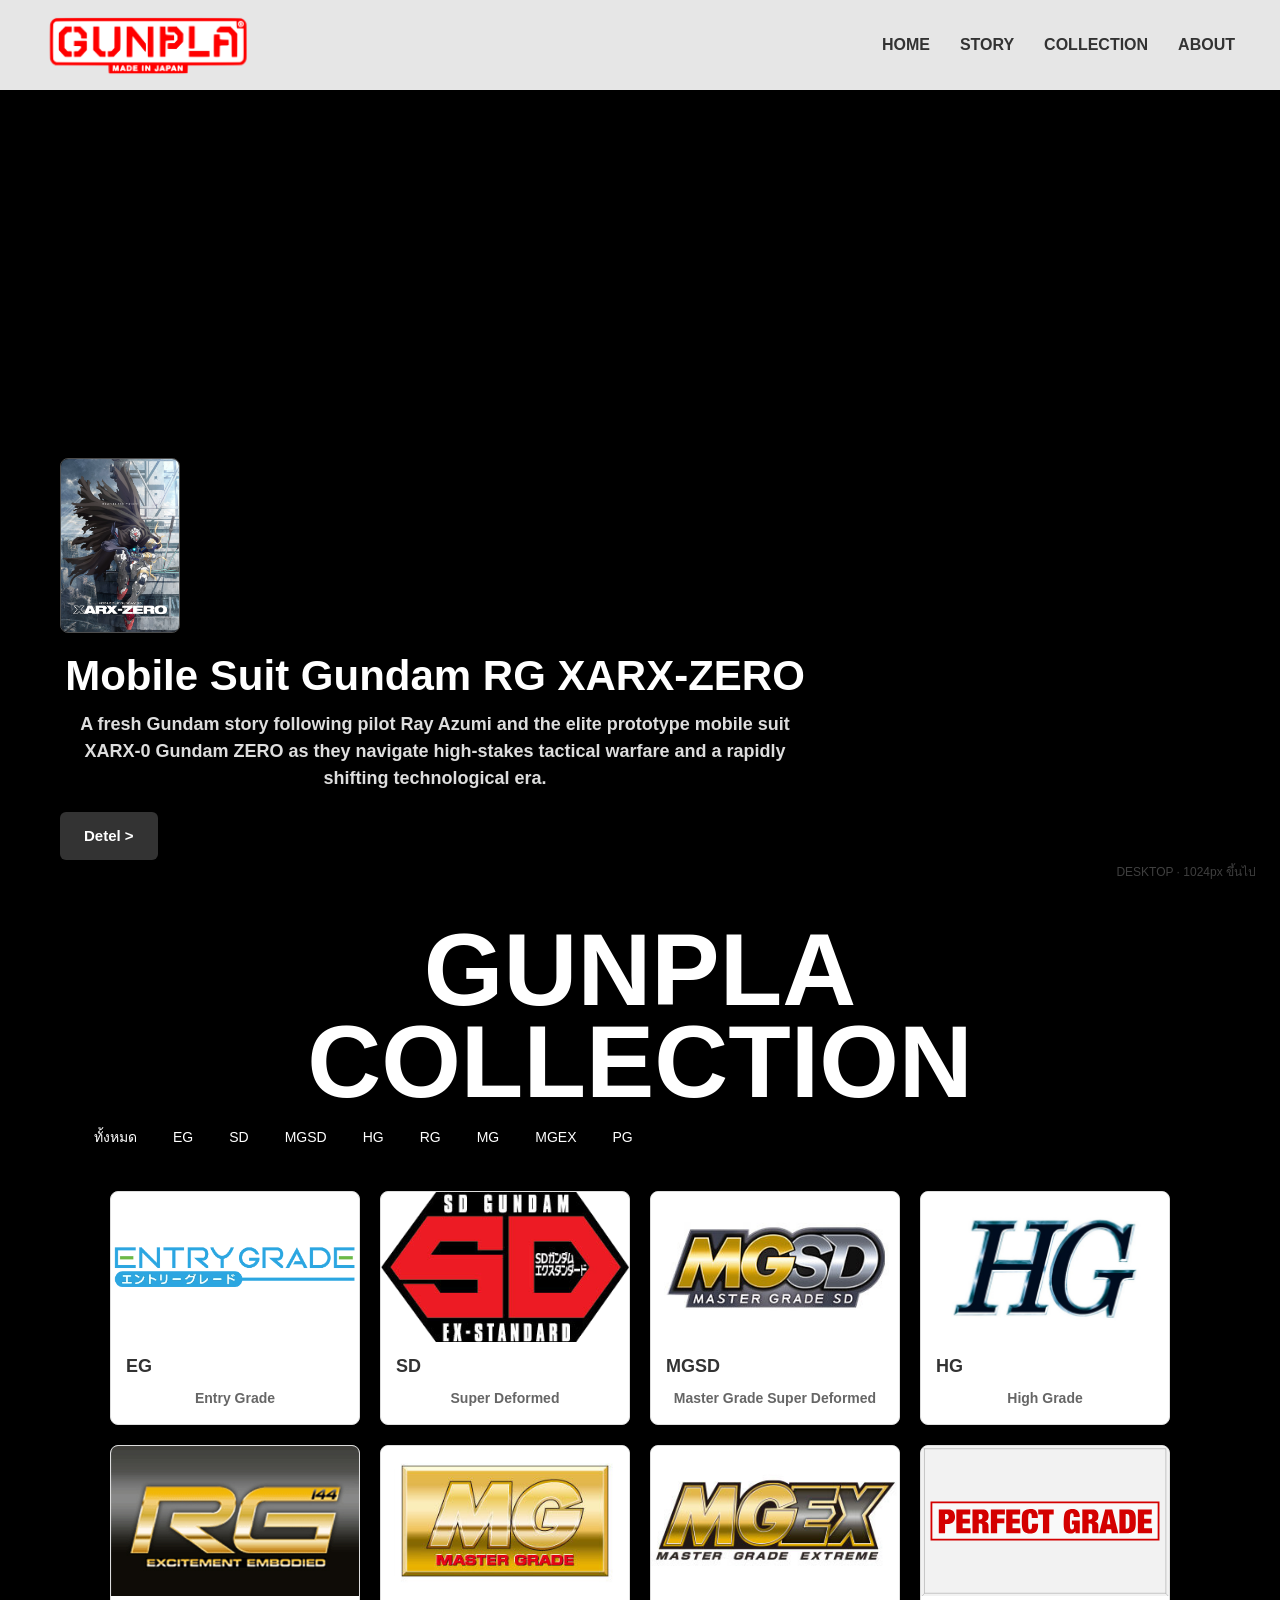
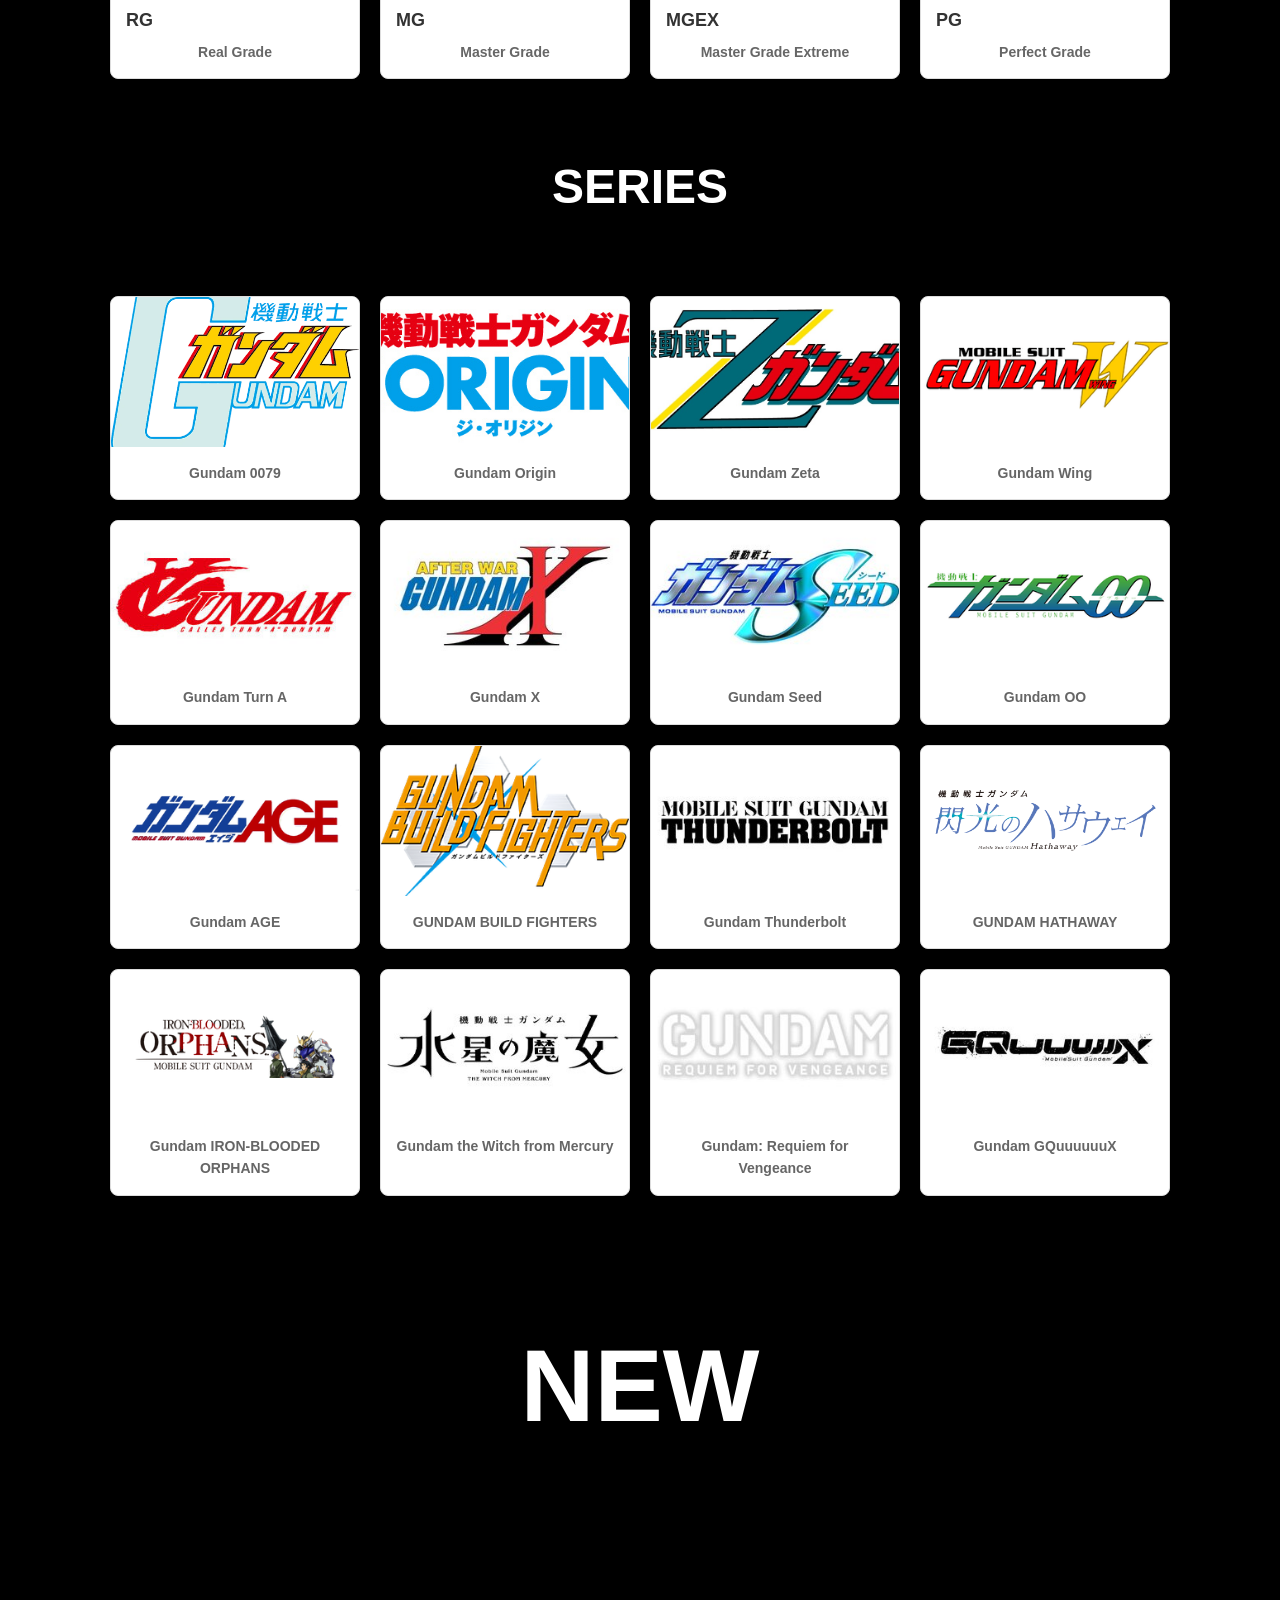
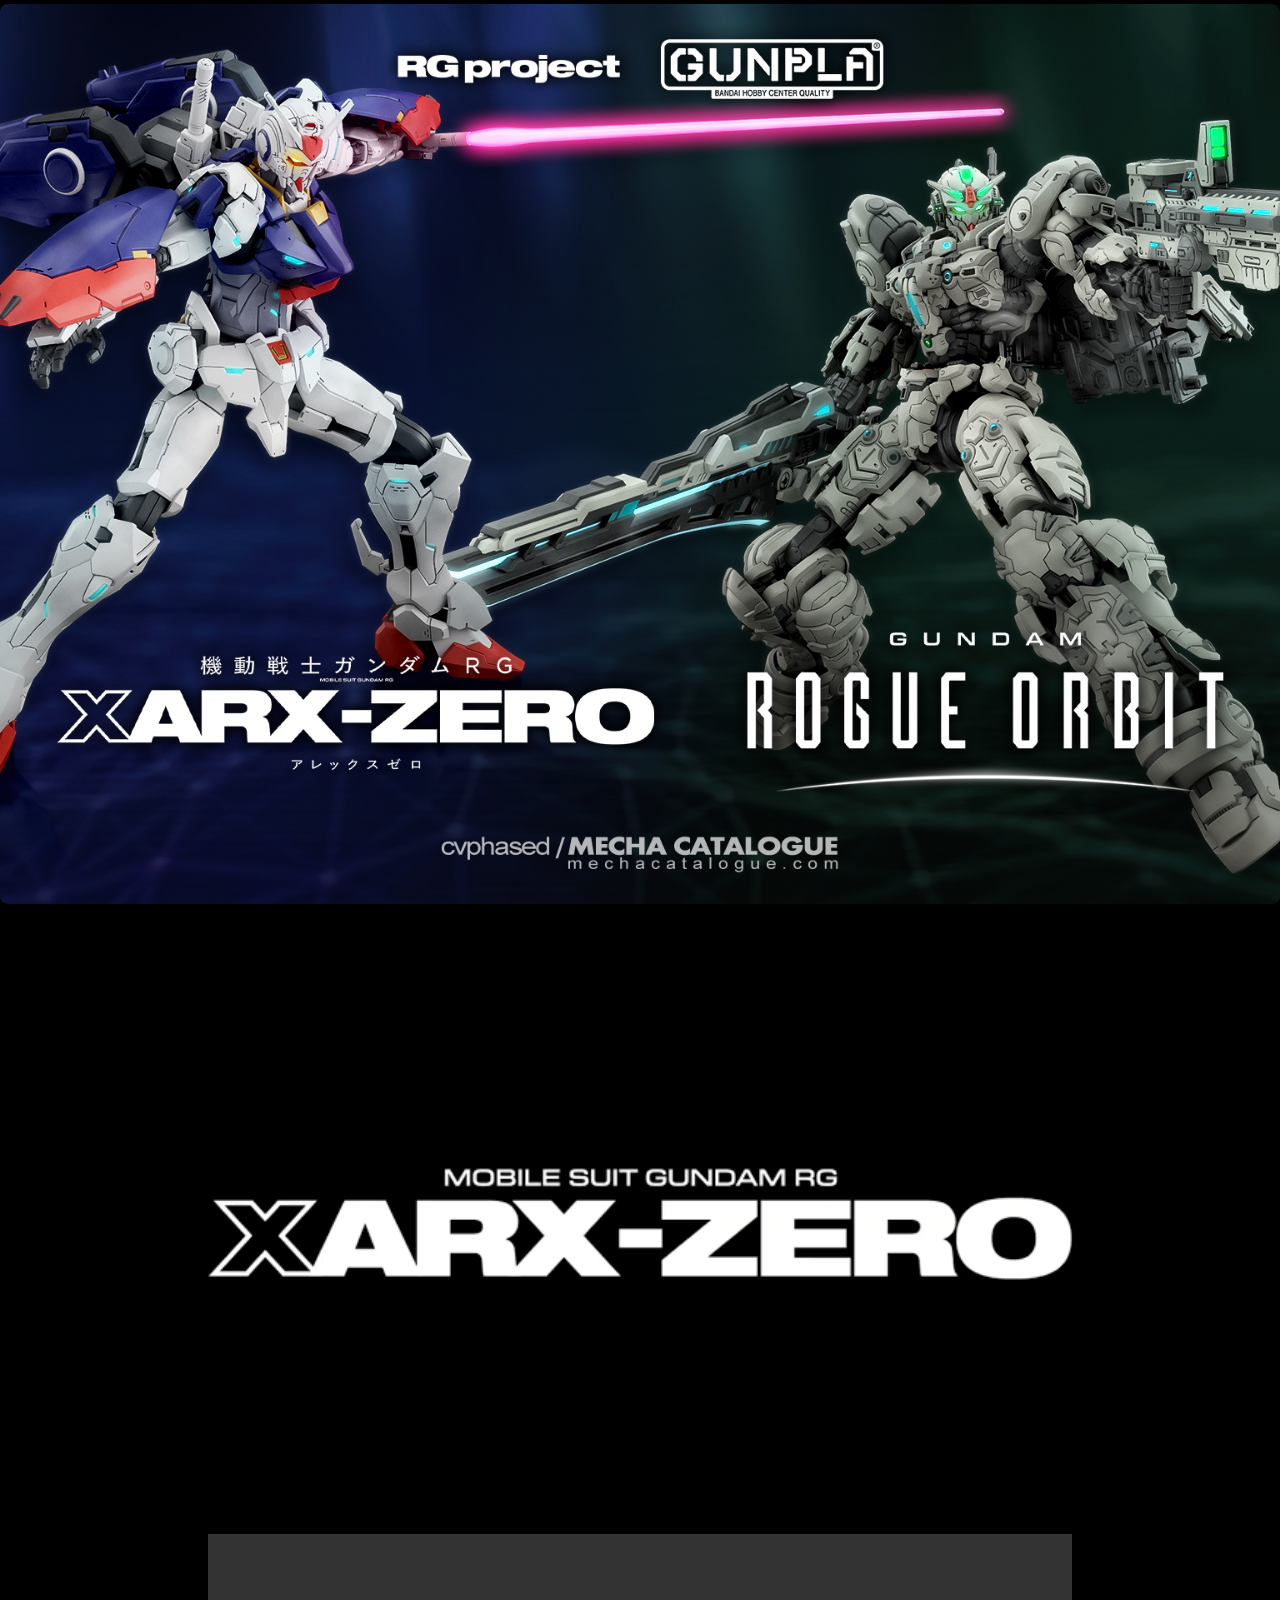
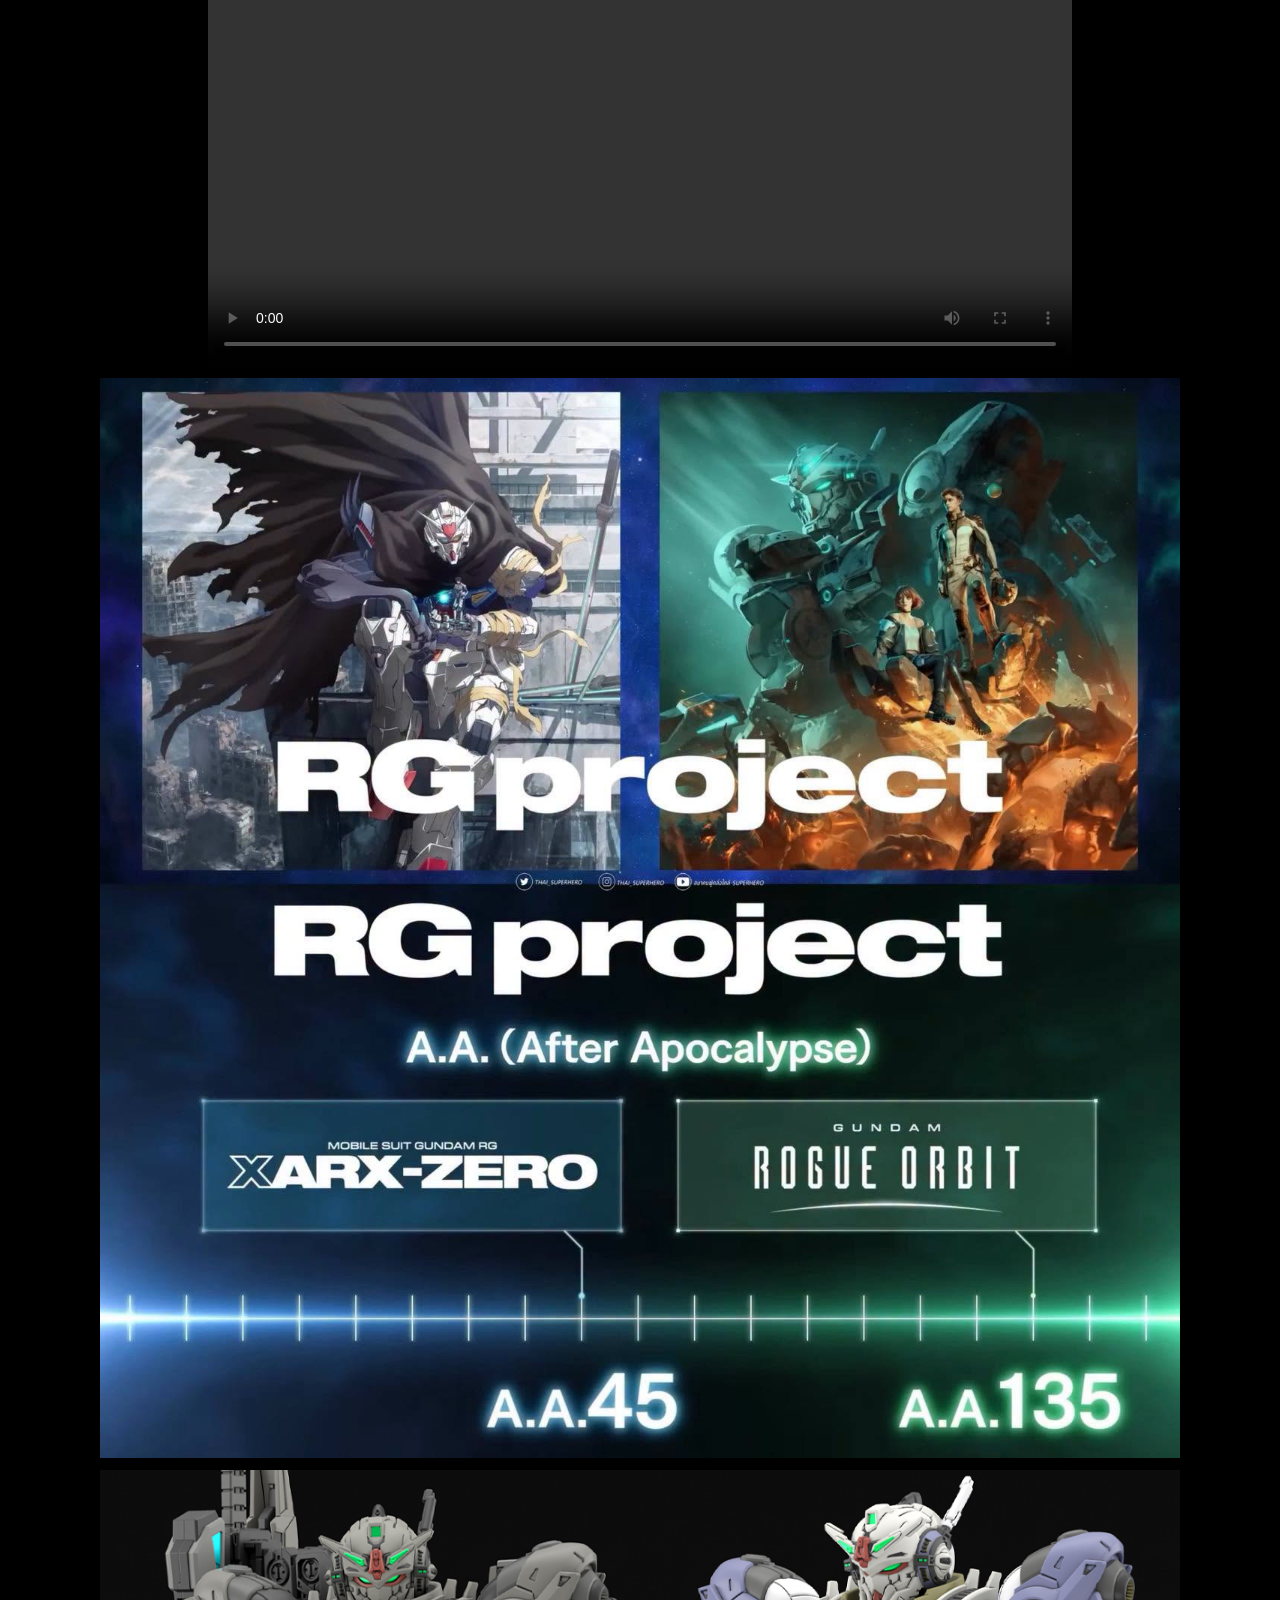
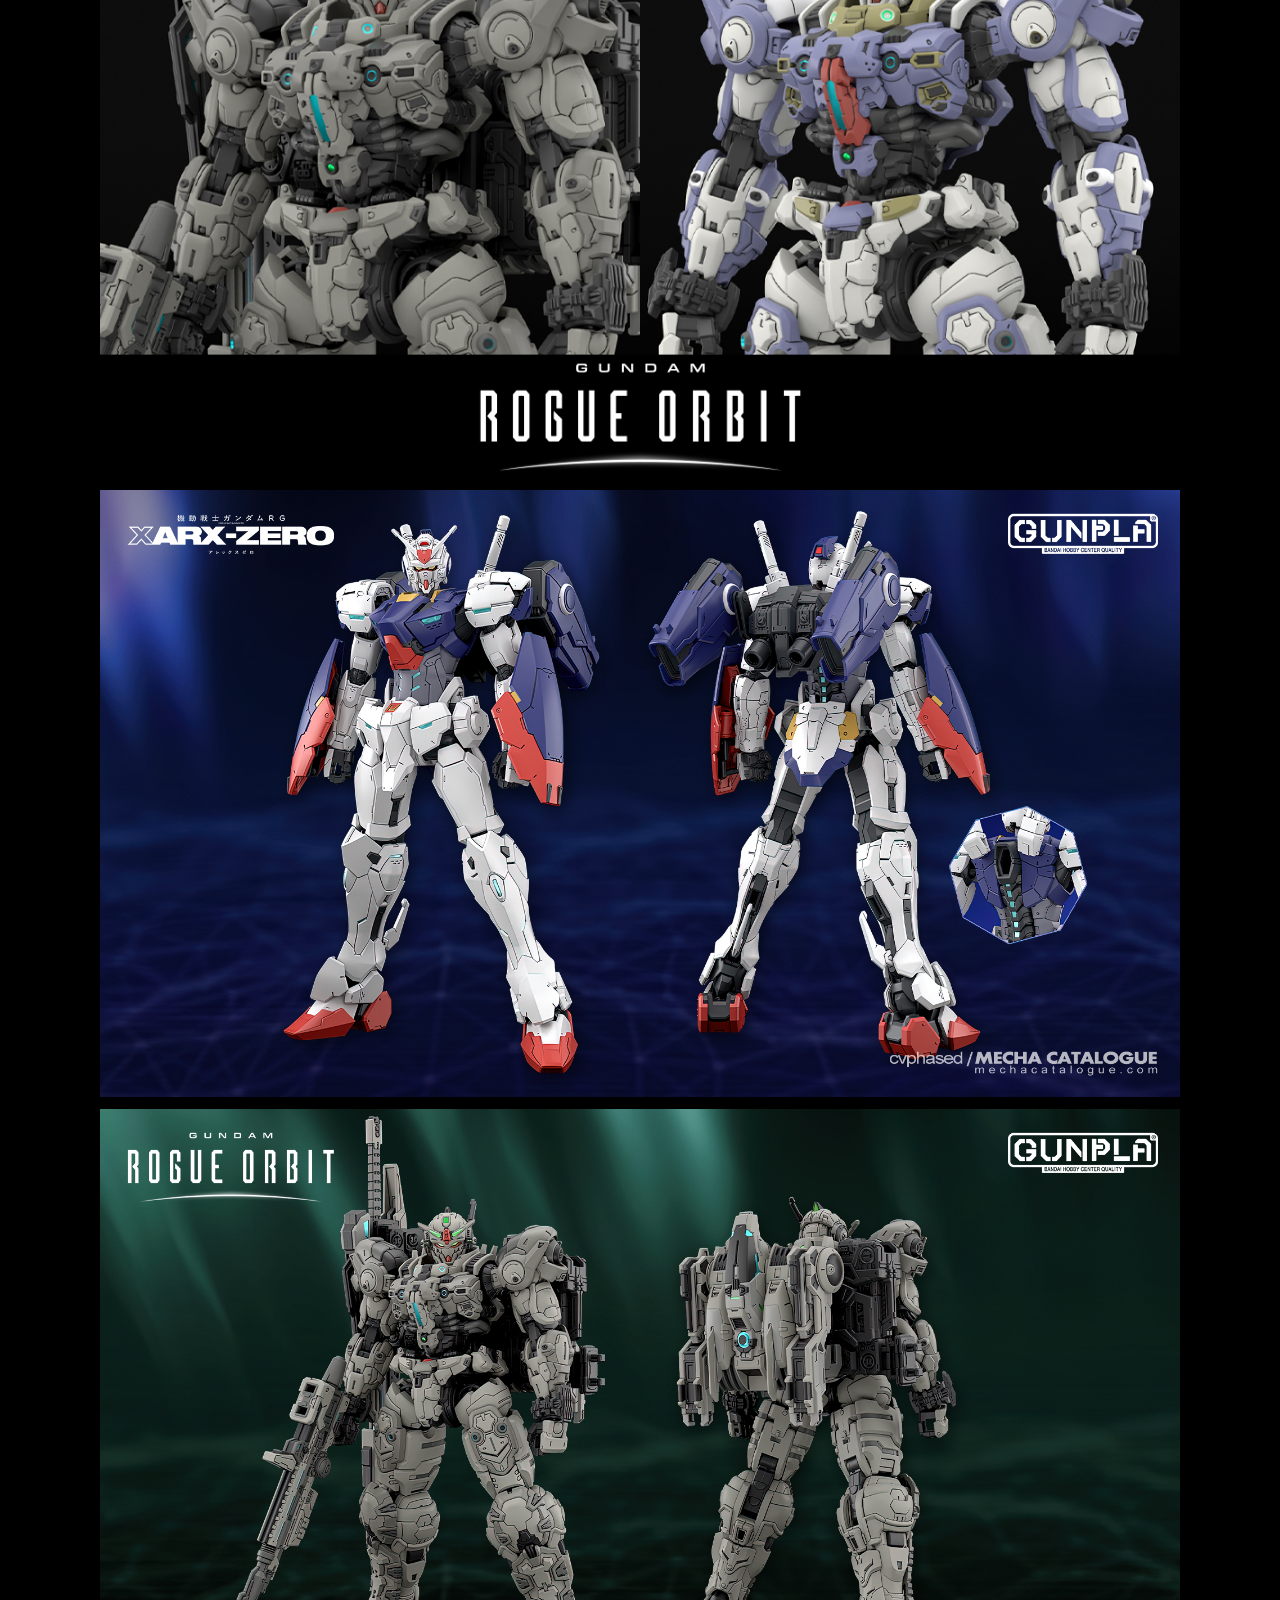
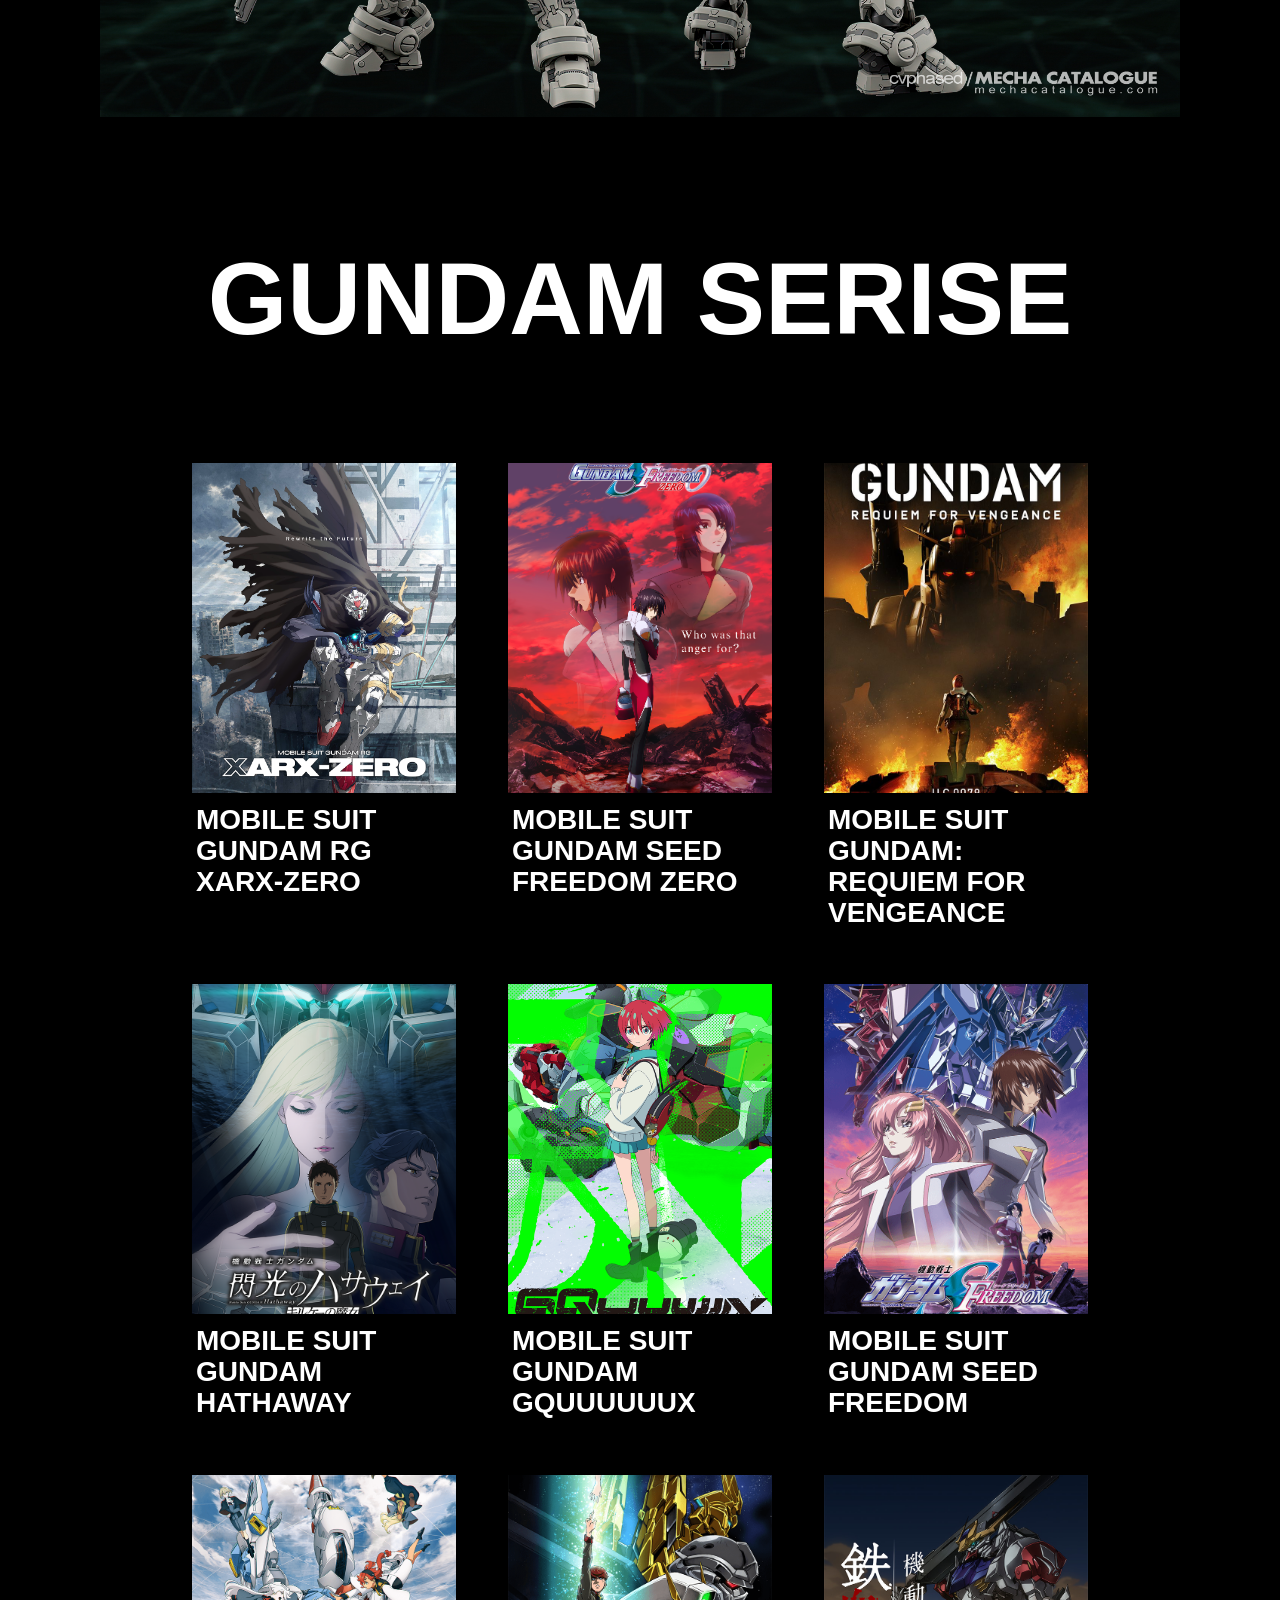
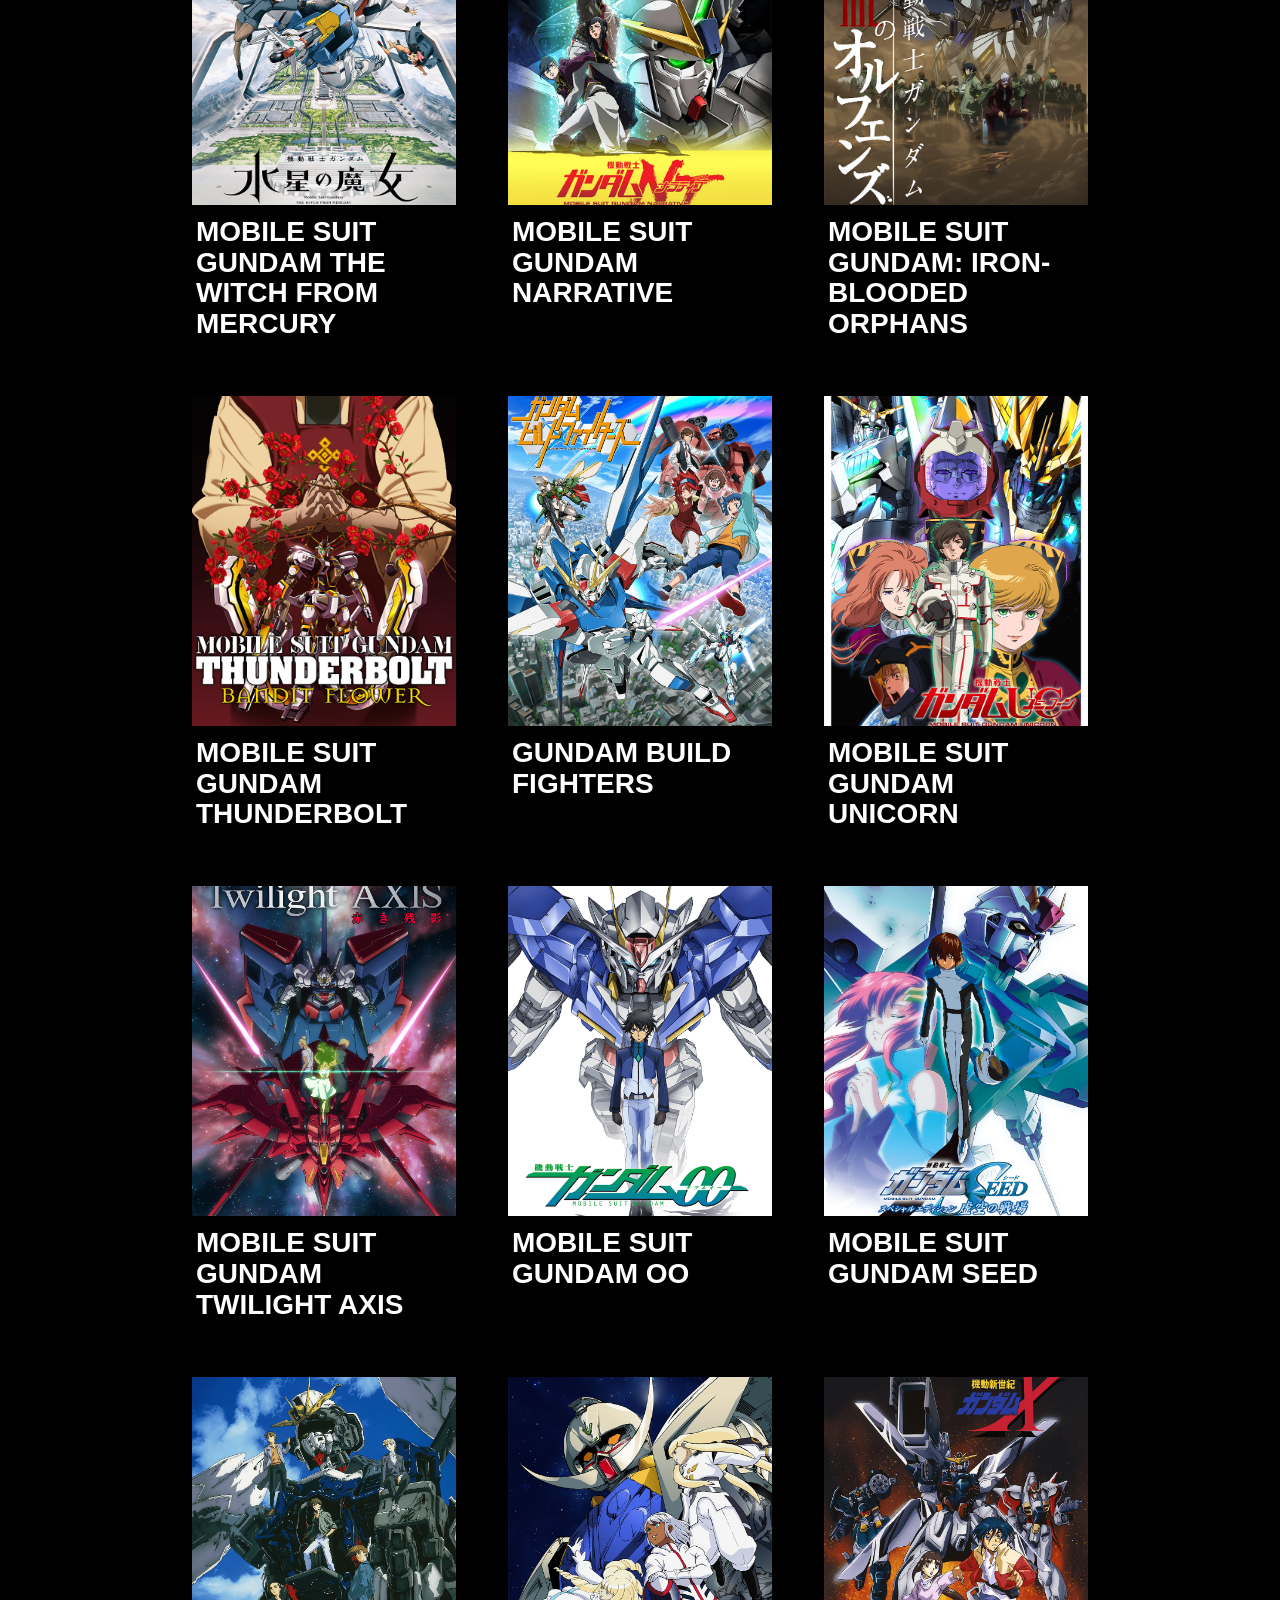
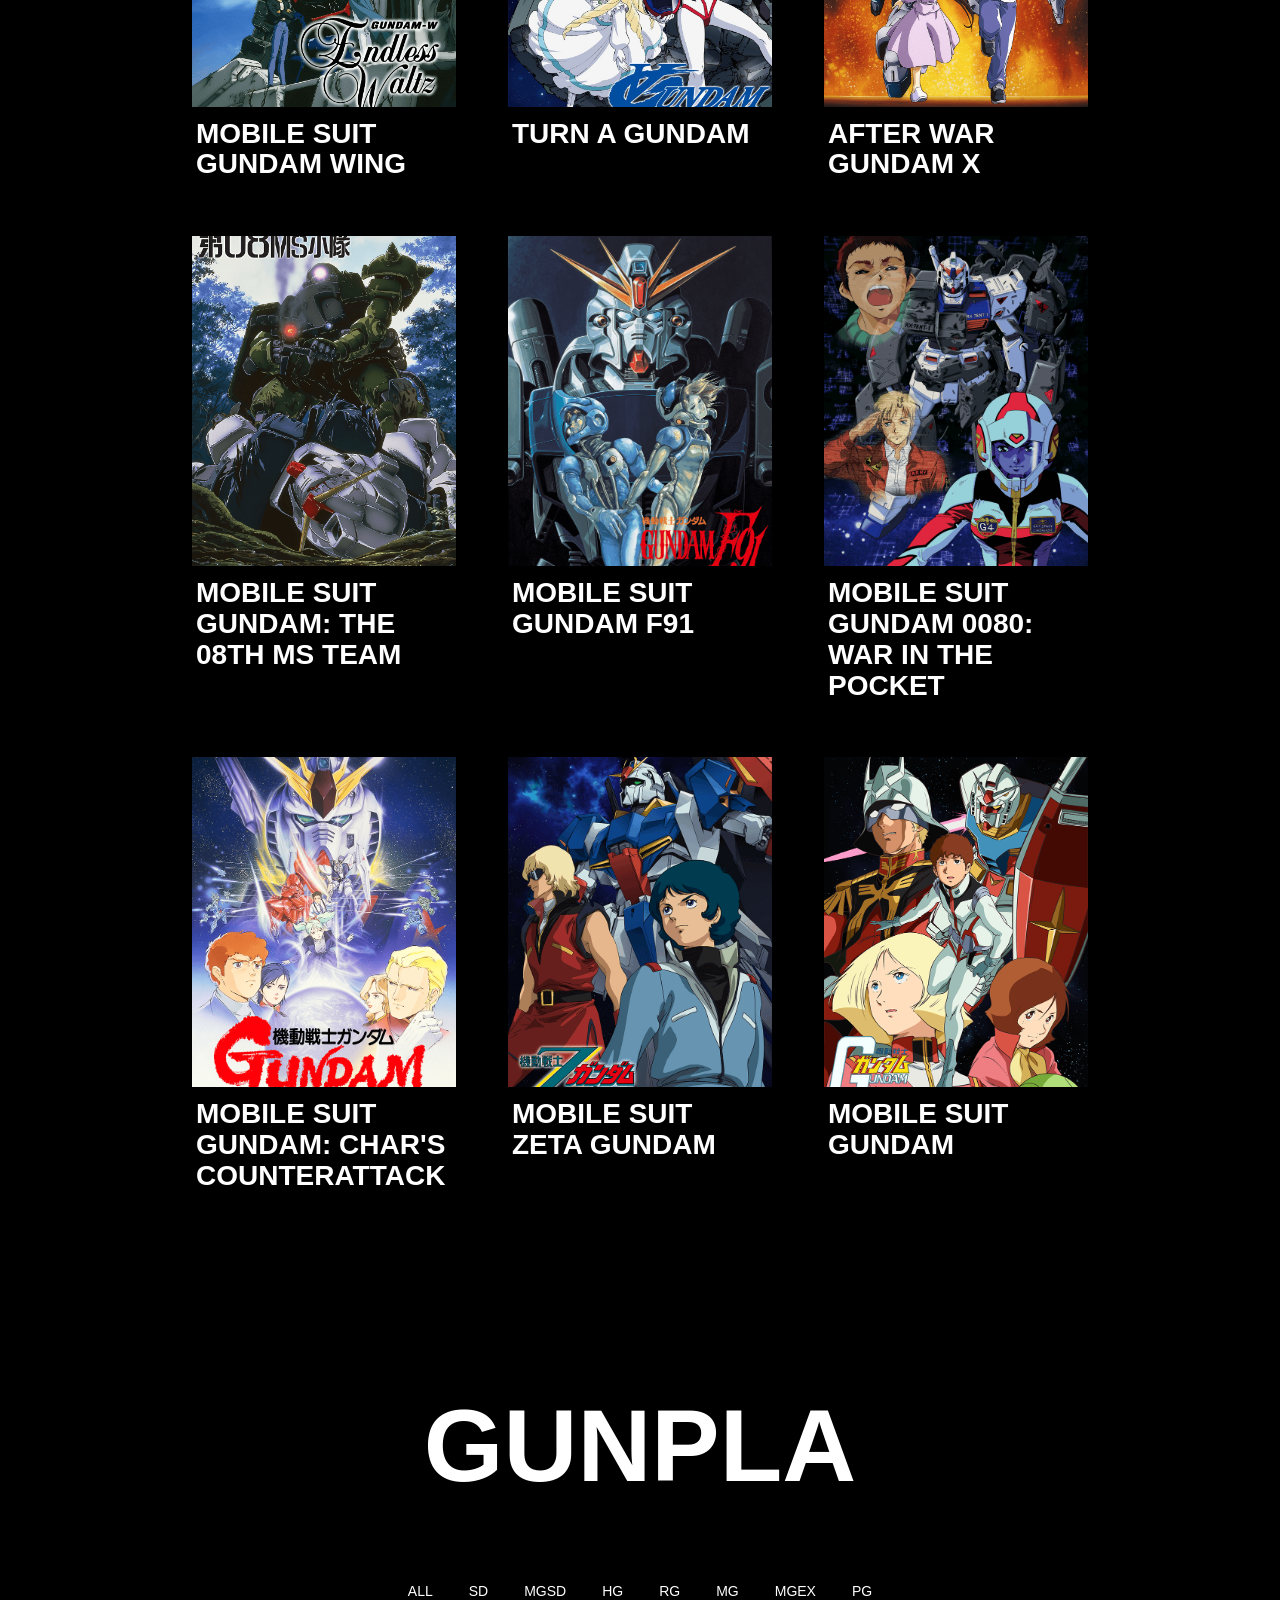
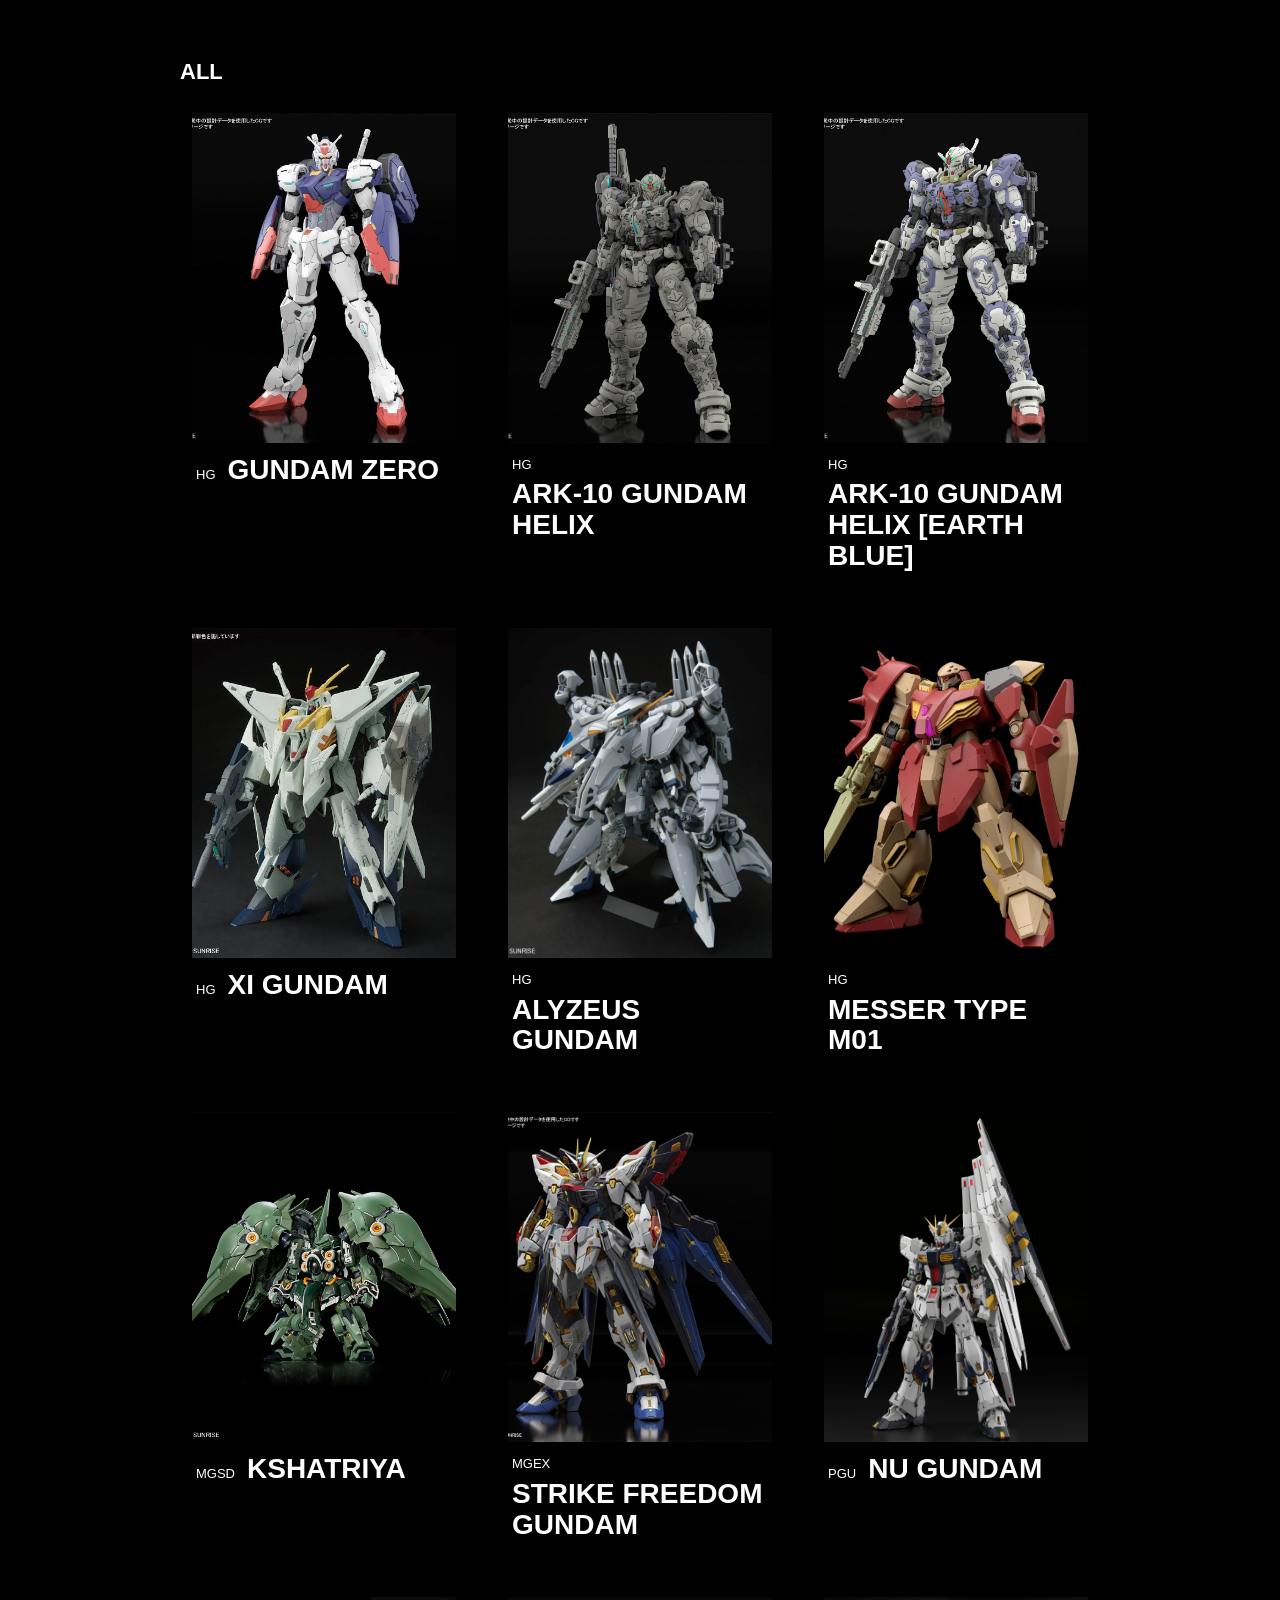
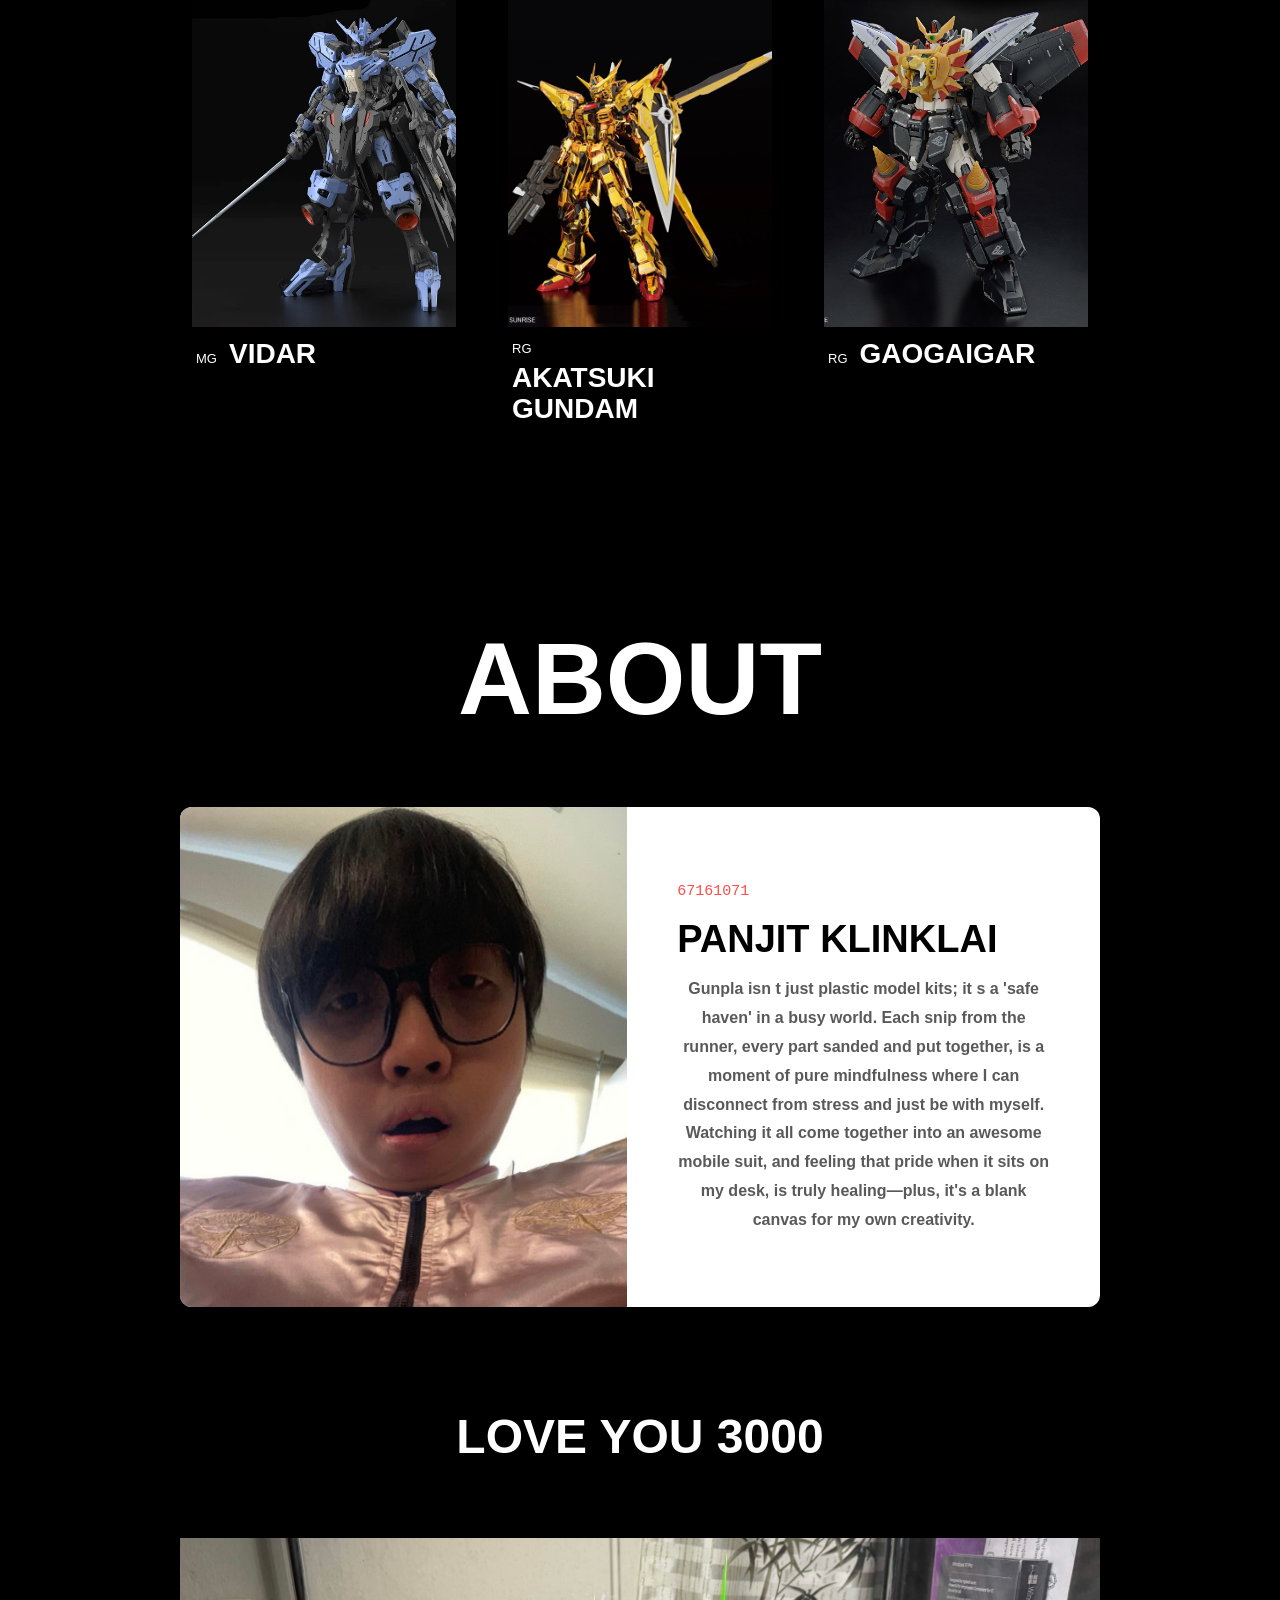
==== index.html @ 926ce6de "initial commit without videos" ====
<!doctype html>
<html lang="th">
  <head>
    <title>GUNPLA SENGGY</title>
     
    <link
      rel="stylesheet"
      href="CSS/styleMIDGP.css"
    />
     
    <style>
     
      * {
        margin: 0;
        padding: 0;
        box-sizing: border-box;
      }

      body {
        background-color: #000000;
        color: #ffffff;
        font-family: sans-serif;
        overflow-x: hidden;
      }

      
      .custom-navbar {
        display: flex;
        justify-content: space-between;
        align-items: center;
        background-color: rgba(255, 255, 255, 0.9);
        padding: 15px 30px;
        position: fixed; 
        top: 0;
        left: 0;
        width: 100%;
        z-index: 1000;
      }

      .custom-navbar ul {
        list-style-type: none;
        display: flex;
      }

      .custom-navbar li a {
        display: block;
        color: #333;
        text-align: center;
        padding: 10px 15px;
        text-decoration: none;
        font-weight: bold;
        transition: color 0.3s;
      }

      .custom-navbar li a:hover {
        color: #555;
      }

      
      .slideshow-container {
        position: relative;
        width: 100vw;
        height: 100vh;
        overflow: hidden;
      }

      
      .mySlides {
        position: absolute;
        top: 0;
        left: 0;
        width: 100%;
        height: 100%;
        object-fit: cover; 
        opacity: 0;
        animation: fadeAnimation 12s infinite;
      }

      .mySlides:nth-child(1) { animation-delay: 0s; }
      .mySlides:nth-child(2) { animation-delay: 4s; }
      .mySlides:nth-child(3) { animation-delay: 8s; }

      @keyframes fadeAnimation {
        0% { opacity: 0; }
        10% { opacity: 1; }
        33% { opacity: 1; }
        43% { opacity: 0; }
        100% { opacity: 0; }
      }
    </style>
  </head>
  <body>
    <nav class="custom-navbar">
  <div class="logo-container">
    <a href="#home">
      <img src="New folder\logo gunpla.webp"
           alt="Logo"
           class="mainlogo" />
          
        </a>
      </div>

     
      <div class="menu-container">
        <ul>
            <li><a href="index.html">HOME</a></li>
          <li><a href="story.html">STORY</a></li>
          <li><a href="collection.html">COLLECTION</a></li>
          <li><a href="about.html">ABOUT</a></li>
        </ul>
      </div>
    </nav>

  
<div class="hero-section">
    <!-- 1. วิดีโอพื้นหลัง -->
    <video autoplay muted loop>
        <source src="video/Comp 1.mp4" type="video/mp4">
        เบราว์เซอร์ของคุณไม่รองรับแท็กวิดีโอ
    </video>

    <!-- เลเยอร์เงาดำบางๆ ทับวิดีโอเพื่อให้ตัวหนังสือเด่นขึ้น -->
    <div class="hero-overlay"></div>

    <!-- 2. รูปภาพและข้อความ (มุมซ้ายล่าง) -->
    <div class="hero-content">
    <img id="slide-poster" src="poster/RG.png" alt="Poster" class="hero-poster">
    <div class="hero-text">
        <h1 id="slide-title">Mobile Suit Gundam RG XARX-ZERO</h1>
        <p id="slide-desc">A fresh Gundam story following pilot Ray Azumi and the elite prototype mobile suit XARX-0 Gundam ZERO as they navigate high-stakes tactical warfare and a rapidly shifting technological era.</p>
        <a href="#" id="slide-link" class="hero-btn">Detel &gt;</a>
    </div>
</div>





   
</div>

  
    
    <main>
  <!-- ===== บทนำของหน้า ===== -->
  <section class="intro">
    <h1>GUNPLA COLLECTION</h1>
    <ul class="filters">
      <li><a class="active" href="#">ทั้งหมด</a></li>
      <li><a href="#">EG</a></li>
      <li><a href="#">SD</a></li>
      <li><a href="#">MGSD</a></li>
      <li><a href="#">HG</a></li>
      <li><a href="#">RG</a></li>
      <li><a href="#">MG</a></li>
      <li><a href="#">MGEX</a></li>
      <li><a href="#">PG</a></li>
      </ul>
  </section>

 

  <div class="grade-container">
  
  <div class="grade-card">
    <img src="New folder/EG.webp" alt="รูปที่ 1">
    <div class="grade-content">
      <h3>EG</h3>
      <p>Entry Grade</p>
    </div>
  </div>

  <div class="grade-card">
    <img src="New folder/SD.png" alt="รูปที่ 2">
    <div class="grade-content">
      <h3>SD</h3>
      <p>Super Deformed</p>
    </div>
  </div>

  <div class="grade-card">
    <img src="New folder/MGSD.jpg" alt="รูปที่ 3">
    <div class="grade-content">
      <h3>MGSD</h3>
      <p>Master Grade Super Deformed</p>
    </div>
  </div>


  <div class="grade-card">
    <img src="New folder/HG.png" alt="รูปที่ 4">
    <div class="grade-content">
      <h3>HG</h3>
      <p>High Grade</p>
    </div>
  </div>
   
  <div class="grade-card">
    <img src="New folder/RG.jpg" alt="รูปที่ 1">
    <div class="grade-content">
      <h3>RG</h3>
      <p>Real Grade</p>
    </div>
  </div>

 
  <div class="grade-card">
    <img src="New folder/MG.jpg" alt="รูปที่ 2">
    <div class="grade-content">
      <h3>MG</h3>
      <p>Master Grade</p>
    </div>
  </div>

  <div class="grade-card">
    <img src="New folder/MGEX.jpg" alt="รูปที่ 3">
    <div class="grade-content">
      <h3>MGEX</h3>
      <p>Master Grade Extreme</p>
    </div>
  </div>

 
  <div class="grade-card">
    <img src="New folder/PG.svg" alt="รูปที่ 4">
    <div class="grade-content">
      <h3>PG</h3>
      <p>Perfect Grade</p>
    </div>
  </div>


</div>
  </section>
</main>
      <p class="rgp">SERIES</p>
      
      <div class="grade-container">
  
  <div class="grade-card">
    <img src="New folder/0079.png" alt="รูปที่ 1">
    <div class="grade-content">
      <p>Gundam 0079</p>
    </div>
  </div>

  <div class="grade-card">
    <img src="New folder/origin.jpg" alt="รูปที่ 2">
    <div class="grade-content">
      <p>Gundam Origin</p>
    </div>
  </div>

  <div class="grade-card">
    <img src="New folder/zeta3.jpg" alt="รูปที่ 3">
    <div class="grade-content">
      <p>Gundam Zeta</p>
    </div>
  </div>


  <div class="grade-card">
    <img src="New folder/wing.png" alt="รูปที่ 4">
    <div class="grade-content">
      <p>Gundam Wing</p>
    </div>
  </div>
   
  <div class="grade-card">
    <img src="New folder/turna.jpg" alt="รูปที่ 1">
    <div class="grade-content">
      <p>Gundam Turn A</p>
    </div>
  </div>

 
  <div class="grade-card">
    <img src="New folder/x.jpg" alt="รูปที่ 2">
    <div class="grade-content">
      <p>Gundam X</p>
    </div>
  </div>

  <div class="grade-card">
    <img src="New folder/seed.jpg" alt="รูปที่ 3">
    <div class="grade-content">
      <p>Gundam Seed</p>
    </div>
  </div>

 
  <div class="grade-card">
    <img src="New folder/oo.png" alt="รูปที่ 4">
    <div class="grade-content">
      <p>Gundam OO</p>
    </div>
  </div>

  <div class="grade-card">
    <img src="New folder/age.png" alt="รูปที่ 1">
    <div class="grade-content">
      <p>Gundam AGE</p>
    </div>
  </div>

  <div class="grade-card">
    <img src="New folder/build.png" alt="รูปที่ 2">
    <div class="grade-content">
      <p>GUNDAM BUILD FIGHTERS</p>
    </div>
  </div>

  <div class="grade-card">
    <img src="New folder/thunder.jpg" alt="รูปที่ 3">
    <div class="grade-content">
      <p>Gundam Thunderbolt</p>
    </div>
  </div>


  <div class="grade-card">
    <img src="New folder/hataway2.png" alt="รูปที่ 4">
    <div class="grade-content">
      <p>GUNDAM HATHAWAY</p>
    </div>
  </div>
   
  <div class="grade-card">
    <img src="New folder/iron.png" alt="รูปที่ 1">
    <div class="grade-content">
      <p>Gundam IRON-BLOODED ORPHANS</p>
    </div>
  </div>

 
  <div class="grade-card">
    <img src="New folder/thewitch.jpg" alt="รูปที่ 2">
    <div class="grade-content">
      <p>Gundam the Witch from Mercury</p>
    </div>
  </div>

  <div class="grade-card">
    <img src="New folder/GUNDAMNET.jpg" alt="รูปที่ 3">
    <div class="grade-content">
      <p>Gundam: Requiem for Vengeance</p>
    </div>
  </div>

 
  <div class="grade-card">
    <img src="New folder/GQUUX.jpg" alt="รูปที่ 4">
    <div class="grade-content">
      <p>Gundam GQuuuuuuX</p>
    </div>
  </div>


  <section class="intro">
    <h1 class="colle">NEW</h1>
  
 <div class="slideshow-container">
        <img src="New folder/main01.jpg" alt="gunpla 1" class="mySlides active" />
        <img src="New folder/Screenshot 2026-10-09 234518.png" alt="gunpla 2" class="mySlides" />
        <img src="New folder/Screenshot 2026-10-09 234530.png" alt="gunpla 3" class="mySlides" />
    </div>

      <img
        src="New folder/XARXZERO.png"
        style="width: 100%; height: auto; display: block"
      />
      <video autoplay loop controls style="width: 80%; height: auto; display: block; margin: 0 auto;">
  <source src="video/rgpv.mp4" type="video/mp4">
  เบราว์เซอร์ของคุณไม่รองรับแท็กวิดีโอ
</video>
      <img
        src="New folder/rgp3.jpg"
        style="width: 100%; height: auto; display: block"
      />
      <img
        src="New folder/thum4.jpg"
        style="width: 100%; height: auto; display: block"
      />
      <img
        src="New folder\gp02.jpg"
        style="width: 100%; height: auto; display: block"
      />
      <img
        src="New folder\gp01.jpg"
        style="width: 100%; height: auto; display: block"
      />

    <section class="intro">
    <h1 class="colle">GUNDAM SERISE</h1>

    <section class="gallery">
    
    <div class="grid">
      <figure class="card">
        <img src="poster/RG.png" alt="ฉลาก Sunrise พระอาทิตย์สีแดงบนพื้นเหลือง">
        <figcaption>
        <h3>Mobile Suit Gundam RG XARX-ZERO</h3>
         
        </figcaption>
      </figure>
      <figure class="card">
        <img src="poster/seedfz.png" alt="ฉลาก Night Star ดาวสีเหลืองบนพื้นน้ำเงิน">
        <figcaption>
         
          <h3>Mobile Suit Gundam SEED FREEDOM ZERO</h3>
          
        </figcaption>
      </figure>
      <figure class="card">
        <img src="poster/RFV_kv_Teaser001_comp.jpg" alt="ฉลาก Crescent พระจันทร์เสี้ยวบนพื้นดำ">
        <figcaption>
           <h3>Mobile Suit Gundam: Requiem for Vengeance</h3>

        </figcaption>
      </figure>
      <figure class="card">
        <img src="poster/hathaway_ii_kv.png" alt="ฉลาก Crescent พระจันทร์เสี้ยวบนพื้นดำ">
        <figcaption>
          
          <h3>MOBILE SUIT GUNDAM HATHAWAY</h3>
         
        </figcaption>
      </figure>
      <figure class="card">
        <img src="poster/GQuuuuuuX_TV_1002.png" alt="ฉลาก Night Star ดาวสีเหลืองบนพื้นน้ำเงิน">
        <figcaption>
          
          <h3>Mobile Suit Gundam GQuuuuuuX </h3>
          
        </figcaption>
      </figure>
      <figure class="card">
        <img src="poster/FREEDOM_kv_withLogo_comp.png" alt="ฉลาก Crescent พระจันทร์เสี้ยวบนพื้นดำ">
        <figcaption>
         
          <h3>Mobile Suit Gundam SEED FREEDOM</h3>

          </figcaption>
      </figure>
      <figure class="card">
        <img src="poster/Witch_kv_season1.png" alt="ฉลาก Night Star ดาวสีเหลืองบนพื้นน้ำเงิน">
        <figcaption>
       
          <h3>Mobile Suit Gundam the Witch from Mercury</h3>
          
        </figcaption>
      </figure>
      <figure class="card">
        <img src="poster/NT_KV_01 with logo_comp.png" alt="ฉลาก Crescent พระจันทร์เสี้ยวบนพื้นดำ">
        <figcaption>
        
          <h3>Mobile Suit Gundam Narrative</h3>

          </figcaption>
      </figure>
      <figure class="card">
        <img src="poster/Orphans_2nd_season_KV_with logo_comp.jpg" alt="ฉลาก Night Star ดาวสีเหลืองบนพื้นน้ำเงิน">
        <figcaption>
     
          <h3>Mobile Suit Gundam: IRON-BLOODED ORPHANS</h3>
          
        </figcaption>
      </figure>
      <figure class="card">
        <img src="poster/thun.png" alt="ฉลาก Crescent พระจันทร์เสี้ยวบนพื้นดำ">
        <figcaption>
       
          <h3>Mobile Suit Gundam Thunderbolt</h3>
          </figcaption>
      </figure>
      <figure class="card">
        <img src="poster/GDBF_i00002_1002.png" alt="ฉลาก Night Star ดาวสีเหลืองบนพื้นน้ำเงิน">
        <figcaption>
       <h3>GUNDAM BUILD FIGHTERS</h3>
          
        </figcaption>
      </figure>
      <figure class="card">
        <img src="poster/Unicorn_kv_episode07_001A_(withLogo) (1).png" alt="ฉลาก Crescent พระจันทร์เสี้ยวบนพื้นดำ">
        <figcaption>
        <h3>Mobile Suit Gundam Unicorn</h3>
        </figcaption>
      </figure>
      <figure class="card">
        <img src="poster/12.png" alt="ฉลาก Night Star ดาวสีเหลืองบนพื้นน้ำเงิน">
        <figcaption>
         
          <h3>Mobile Suit Gundam Twilight AXIS</h3>
          
        </figcaption>
      </figure>
      <figure class="card">
        <img src="poster/11.png" alt="ฉลาก Crescent พระจันทร์เสี้ยวบนพื้นดำ">
        <figcaption>
         <h3>MOBILE SUIT GUNDAM OO</h3>
        </figcaption>
      </figure>
      <figure class="card">
        <img src="poster/10.jpg" alt="ฉลาก Crescent พระจันทร์เสี้ยวบนพื้นดำ">
        <figcaption>
          
          <h3>MOBILE SUIT GUNDAM SEED</h3>
         
        </figcaption>
      </figure>
      <figure class="card">
        <img src="poster/9.png" alt="ฉลาก Night Star ดาวสีเหลืองบนพื้นน้ำเงิน">
        <figcaption>
          
          <h3>Mobile Suit Gundam Wing</h3>
          
        </figcaption>
      </figure>
      <figure class="card">
        <img src="poster/8.jpg" alt="ฉลาก Crescent พระจันทร์เสี้ยวบนพื้นดำ">
        <figcaption>
         
          <h3>Turn A Gundam</h3>

          </figcaption>
      </figure>
      <figure class="card">
        <img src="poster/7.png" alt="ฉลาก Night Star ดาวสีเหลืองบนพื้นน้ำเงิน">
        <figcaption>
       
          <h3>After War Gundam X</h3>
          
        </figcaption>
      </figure>
      <figure class="card">
        <img src="poster/6.png" alt="ฉลาก Crescent พระจันทร์เสี้ยวบนพื้นดำ">
        <figcaption>
        
          <h3>Mobile Suit Gundam: The 08th MS Team</h3>

          </figcaption>
      </figure>
      <figure class="card">
        <img src="poster/5.jpg" alt="ฉลาก Night Star ดาวสีเหลืองบนพื้นน้ำเงิน">
        <figcaption>
     
          <h3>Mobile Suit Gundam F91</h3>
          
        </figcaption>
      </figure>
      <figure class="card">
        <img src="poster/4.jpg" alt="ฉลาก Crescent พระจันทร์เสี้ยวบนพื้นดำ">
        <figcaption>
         <h3>Mobile Suit Gundam 0080: War in the Pocket</h3>
          </figcaption>
      </figure>
      <figure class="card">
        <img src="poster/3.png" alt="ฉลาก Night Star ดาวสีเหลืองบนพื้นน้ำเงิน">
        <figcaption>
       <h3>Mobile Suit Gundam: Char's Counterattack</h3>
          
        </figcaption>
      </figure>
      <figure class="card">
        <img src="poster/2.png" alt="ฉลาก Crescent พระจันทร์เสี้ยวบนพื้นดำ">
        <figcaption>
        <h3>Mobile Suit Zeta Gundam</h3>
        </figcaption>
      </figure>
      <figure class="card">
        <img src="poster/1.png" alt="ฉลาก Crescent พระจันทร์เสี้ยวบนพื้นดำ">
        <figcaption>
        <h3>Mobile Suit Gundam</h3>
    </section>
   
    <section class="intro">
    <h1 class="colle">GUNPLA </h1>
    <ul class="filters">
      <li><a class="active" href="#">ALL</a></li>
      <li><a href="#">SD</a></li>
      <li><a href="#">MGSD</a></li>
      <li><a href="#">HG</a></li>
      <li><a href="#">RG</a></li>
      <li><a href="#">MG</a></li>
      <li><a href="#">MGEX</a></li>
      <li><a href="#">PG</a></li>
      </ul>
  </section>

 

  <!-- ===== แกลเลอรี ===== -->
  <section class="gallery">
    <h2 class="section-title">ALL</h2>
    <div class="grid">
      <figure class="card">
        <img src="New folder\newpg01.jpg" alt="ฉลาก Sunrise พระอาทิตย์สีแดงบนพื้นเหลือง">
        <figcaption>
          <span class="no">HG</span>
          <h3>Gundam ZERO</h3>
         
        </figcaption>
      </figure>
      <figure class="card">
        <img src="New folder\newgp02.jpg" alt="ฉลาก Night Star ดาวสีเหลืองบนพื้นน้ำเงิน">
        <figcaption>
          <span class="no">HG</span>
          <h3>ARK-10 Gundam Helix</h3>
          
        </figcaption>
      </figure>
      <figure class="card">
        <img src="New folder\newpg03.jpg" alt="ฉลาก Crescent พระจันทร์เสี้ยวบนพื้นดำ">
        <figcaption>
          <span class="no">HG</span>
          <h3>ARK-10 Gundam Helix [Earth Blue]</h3>
          
        </figcaption>
      </figure>
      <figure class="card">
        <img src="New folder\newgp04.jpg" alt="ฉลาก Wave เส้นคลื่นสีน้ำเงิน">
        <figcaption>
          <span class="no">HG</span>
          <h3>XI Gundam</h3>
          
        </figcaption>
      </figure>
      <figure class="card">
        <img src="New folder\newgp05.webp" alt="ฉลาก Mountain ภูเขาสองลูกบนพื้นแดง">
        <figcaption>
          <span class="no">HG</span>
          <h3>Alyzeus Gundam</h3>
         
        </figcaption>
      </figure>
      <figure class="card">
        <img src="New folder\newgp06.webp" alt="ฉลาก Bloom ดอกไม้กลีบแดง">
        <figcaption>
          <span class="no">HG</span>
          <h3>Messer type m01</h3>
         
        </figcaption>
      </figure>
      <figure class="card">
        <img src="New folder/newgp07.jpg" alt="ฉลาก Diamond ลายข้าวหลามตัดสีดำ">
        <figcaption>
          <span class="no">MGSD</span>
          <h3>Kshatriya</h3>
          
        </figcaption>
      </figure>
      <figure class="card">
        <img src="New folder/newgp08.jpg" alt="ฉลาก Stripe ลายเส้นทแยงบนพื้นแดง">
        <figcaption>
          <span class="no">MGEX</span>
          <h3>Strike Freedom Gundam</h3>
          
        </figcaption>
      </figure>
      <figure class="card">
        <img src="New folder/newgp09.jpg" alt="ฉลาก Target วงกลมซ้อนสีแดงบนพื้นน้ำเงิน">
        <figcaption>
          <span class="no">PGU</span>
          <h3>NU Gundam</h3>
          
        </figcaption>
     </figure>
     <figure class="card">
        <img src="New folder/newgp10.webp" alt="ฉลาก Diamond ลายข้าวหลามตัดสีดำ">
        <figcaption>
          <span class="no">MG</span>
          <h3>Vidar</h3>
          
        </figcaption>
      </figure>
      <figure class="card">
        <img src="New folder/newgp11.jpg" alt="ฉลาก Stripe ลายเส้นทแยงบนพื้นแดง">
        <figcaption>
          <span class="no">RG</span>
          <h3>Akatsuki Gundam</h3>
          
        </figcaption>
      </figure>
      <figure class="card">
        <img src="New folder/newgp12.jpg" alt="ฉลาก Target วงกลมซ้อนสีแดงบนพื้นน้ำเงิน">
        <figcaption>
          <span class="no">RG</span>
          <h3>GAOGAIGAR</h3>
          
        </figcaption>
     </figure>
    </div>
  </section>

  <section class="intro">
    <h1 class="colle">ABOUT</h1>

    <div class="abcard">
  <div class="abcard-image">
    <img src="New folder/ab.jpg" alt="abcard">
  </div>
  <div class="abcard-content">
    <span class="no">67161071</span>
    <h3>Panjit Klinklai</h3>
    <p>Gunpla isn t just plastic model kits; it s a 'safe haven' in a busy world. Each snip from the runner, 
      every part sanded and put together, is a moment of pure mindfulness where I can disconnect from stress 
      and just be with myself. Watching it all come together into an awesome mobile suit, and feeling that 
      pride when it sits on my desk, is truly healing—plus, it's a blank canvas for my own creativity.</p>
  </div>
</div>
   <p class="rgp">LOVE YOU 3000</p>

<img
        src="poster/ab1.jpg"
        style="width: 100%; height: auto; display: block"
      />

 <img
        src="poster/ab2.jpg"
        style="width: 100%; height: auto; display: block"
      />
 <img
        src="poster/ab3.jpg"
        style="width: 100%; height: auto; display: block"
      />   
  <img
        src="poster/ab4.jpg"
        style="width: 100%; height: auto; display: block"
      />

    <img
        src="New folder/story02.jpg"
        style="width: 100%; height: auto; display: block"
      />


    </section>


  

  

      
      

    <script>
    // 📌 ข้อมูลสไลด์ทั้งหมด (คุณสามารถเปลี่ยนชื่อรูป หัวข้อ และเนื้อหาตรงนี้ได้เลย)
    const slides = [
        {
            poster: "poster/RG.png",
            title: "Mobile Suit Gundam RG XARX-ZERO",
            desc: "A fresh Gundam story following pilot Ray Azumi and the elite prototype mobile suit XARX-0 Gundam ZERO as they navigate high-stakes tactical warfare and a rapidly shifting technological era.",
           
        },
        {
            poster: "poster/seedfz.png", // เปลี่ยนชื่อรูปที่ 2 ตามต้องการ
            title: "Mobile Suit Gundam: Seed freedom Zero",
            desc: "Set in C.E. 74, the legendary Strike Freedom Gundam is suddenly stolen by mysterious culprits. Shinn Asuka and his comrades are forced back into battle to track down the stolen machine and prevent a new global crisis.",
            
        },
        {
            poster: "poster/hathaway_ii_kv.png", // เปลี่ยนชื่อรูปที่ 3 ตามต้องการ
            title: "Mobile Suit Gundam Hathaway",
            desc: "In U.C. 0105, Hathaway Noa continues his underground resistance against the Earth Federation as Mafty. As his rival Kenneth Sleg closes in and his complicated bond with Gigi Andalucia deepens, the stage is set for a massive clash between the Xi Gundam and Federation forces.",
            
        }
    ];

    let currentIndex = 0;

    // ฟังก์ชันสั่งเปลี่ยนข้อมูลทุกๆ 20 วินาที
    setInterval(() => {
        // ขยับไปสไลด์ถัดไป (ถ้าหมดลูปแล้วจะกลับมาเริ่มที่รูปแรกใหม่)
        currentIndex = (currentIndex + 1) % slides.length;
        const currentSlide = slides[currentIndex];

        // สั่งเปลี่ยนค่าใน HTML ตาม ID ที่คุณตั้งไว้
        document.getElementById('slide-poster').src = currentSlide.poster;
        document.getElementById('slide-title').textContent = currentSlide.title;
        document.getElementById('slide-desc').textContent = currentSlide.desc;
        document.getElementById('slide-link').href = currentSlide.url;
        
    }, 20000); 
</script>  
      
      <footer class="site-footer">
  <t>[พันธุ์จิต กลิ่นใกล้] · [67161071]</t>
  <t>GAD23867 Coding for Graphic Design · ข้อมูลในหน้านี้เป็นตัวอย่างสมมติ</t>

    </footer>
  </body>
</html>
---- CSS/styleMIDGP.css ----
#paragraph {
    font-size:96px;
   }
#title {
  color: #1F5FD6;
}



h1 {
  font-size: 45px;
  font-weight: 700;
  text-align: center;
}


p  {
  font-size: 48px;
  font-weight: 700;
  text-align: center;
}

.hero {
  background-color: #FFD45C;
  background-image: url("https://www.techhub.in.th/wp-content/uploads/2021/05/118283916_b19c5a1f-162b-410b-8169-f58f0d153752.jpg");
  background-size: cover;
  background-position: center;
}
.banner {
  background: linear-gradient(
    90deg, #0D1C42, #22396F ,#FCF1D0);
}

.slideshow-container {
    width: 350px;  /* 📌 ปรับขนาดความกว้างให้เล็กลง เช่น จาก 600px เหลือ 350px */
    height: 200px; /* 📌 ปรับขนาดความสูงให้ลดลงตามสัดส่วน */
    position: relative;
    overflow: hidden;
    border-radius: 8px;
    box-shadow: 0 4px 10px rgba(0,0,0,0.3);
}

/* ควบคุมรูปภาพข้างในให้พอดีกับกล่อง */
.mySlides {
    width: 100%;
    height: 100%;
    object-fit: cover; /* จัดภาพให้เต็มกล่องโดยไม่เสียสัดส่วน */
    position: absolute;
    top: 0;
    left: 0;
    opacity: 0;
    transition: opacity 0.8s ease-in-out;
}

.mySlides.active {
    opacity: 1;
}


html {
    scroll-behavior: smooth;
}

    week3
   
:root {
  --paper: #D9CBB0;   /* สีกระดาษคราฟต์ พื้นหลังหลัก */
  --card: #EFE6D4;    /* สีการ์ด */
  --ink: #1D1B18;     /* สีตัวอักษร */
  --muted: #5C5346;   /* สีตัวอักษรรอง */
  --red: #C8321F;     /* สีเน้น: หัวไม้ขีด */

  --font-display: 'Big Shoulders Display', Impact, sans-serif;
  --font-body: 'Anuphan', Tahoma, sans-serif;
  --font-mono: 'IBM Plex Mono', 'Courier New', monospace;
}

/* แก้ไขจากเครื่องหมายลบ เป็นดอกจัน เพื่อกำหนดค่าให้ทุก element */
* {
  box-sizing: border-box;
}

body {
  margin: 0;
  background: var(--paper);
  color: var(--ink);
  font-family: var(--font-body);
  font-size: 16px;
  line-height: 1.6;
}

h1, h2, h3 {
  margin: 0;
  line-height: 1.1;
}

a {
  color: inherit;
}

/* ป้ายตัวเล็กเหนือหัวข้อ */
.eyebrow {
  margin: 0;
  font-family: var(--font-mono);
  font-size: 13px;
  letter-spacing: 0.08em;
  text-transform: uppercase;
  color: var(--red);
}

.intro {
  max-width: 1200px;
  margin: 0 auto;
  padding: 24px 20px 16px; 
  display: flex;
  flex-direction: column;
  gap: 12px;
}

.intro h1 {
  font-family: var(--font-display);
  font-size: clamp(40px, 8vw, 150px); 
  font-weight: 900;
  text-transform: uppercase;
  line-height: 0.9;
  overflow-wrap: anywhere;
}



.lead {
  max-width: 60ch;
  margin: 0;
  font-size: 18px;
  color: var(--muted);
}

.filters {
  list-style: none;
  margin: 0;
  padding: 0;
  display: flex;
  flex-wrap: wrap;
  gap: 8px;
}

.filters a {
  display: block;
  padding: 6px 14px;
  border: 2px solid var(--ink);
  border-radius: 999px;
  font-size: 14px;
  text-decoration: none;
}

.filters a.active {
  background: var(--ink);
  color: var(--card);
}

img {
  max-width: 100%;
  height: auto;
  display: block;
}

.gallery {
  max-width: 1200px;
  margin: 0 auto;
  padding: 24px 20px 56px;
}

.section-title {
  margin-bottom: 16px;
  font-size: 22px;
}

/* มือถือ: 1 คอลัมน์ */
.grid {
  display: grid;
  grid-template-columns: 1fr;
  gap: 20px;
}

.card {
  margin: 0;
  padding: 12px;
  background: var(--card);
  border-radius: 6px;
  transition: transform 0.25s ease, box-shadow 0.25s ease;
}

.card img {
  width: 100%;
  aspect-ratio: 4 / 5;
  object-fit: cover;
}

.card figcaption {
  display: flex;
  flex-wrap: wrap;
  align-items: baseline;
  gap: 4px 12px;
  padding: 12px 4px 4px;
}

.no {
  font-family: var(--font-mono);
  font-size: 13px;
  color: var(--red);
}

.card h3 {
  font-family: var(--font-display);
  font-size: 28px;
  font-weight: 700;
  text-transform: uppercase;
}

.card p {
  width: 100%;
  margin: 0;
  font-size: 14px;
  color: var(--muted);
}



.mainlogo {
  height: 60px;
  width: auto;
  display: block;
}

.featured {
  max-width: 1200px;
  margin: 0 auto;
  padding: 0 20px;
  display: grid;
  gap: 20px;
}

.featured img {
  width: 100%;
  aspect-ratio: 4 / 5;
  object-fit: cover;
  border-radius: 6px;
}

.featured-text {
  display: flex;
  flex-direction: column;
  gap: 12px;
  padding: 24px;
  background: var(--ink);
  color: var(--card);
  border-radius: 6px;
}

.featured-text h2 {
  font-family: var(--font-display);
  font-size: 56px;
  font-weight: 900;
  text-transform: uppercase;
}

.featured-text p {
  margin: 0;
}

.meta {
  list-style: none;
  margin: 0;
  padding: 0;
  display: grid;
  grid-template-columns: repeat(3, 1fr);
  gap: 8px;
  font-family: var(--font-mono);
  font-size: 13px;
}

.meta li {
  padding-top: 8px;
  border-top: 1px solid rgba(239, 230, 212, 0.35);
}

.meta b {
  display: block;
  font-weight: 400;
  color: #E2A090;
}

.site-footer {
  padding: 24px 20px;
  background: var(--ink);
  color: var(--card);
  font-size: 14px;
}

.site-footer p {
  margin: 0;
}

.striker {
  height: 14px;
  background: repeating-linear-gradient(45deg, #5A3B22 0 6px, #2E1E12 6px 12px);
}

/* แสดงตัวบอกขนาดหน้าจอมือถือ */
.slideshow-container {
  width: 100vw;         
  position: relative;
  left: 50%;
  right: 50%;
  margin-left: -50vw;   
  margin-right: -50vw;
  height: 450px;       
  overflow: hidden;
  margin-top: 90px;    
}

.slideshow-container img.mySlides {
  width: 100%;          
  height: 100%;         
  object-fit: cover;    
  display: block;       
}

/* ==========================================
   2. เอฟเฟกต์แอนิมอลและตัวบอกสถานะพื้นฐาน
   ========================================== */
body::after {
  content: "MOBILE · ต่ำกว่า 768px";
  position: fixed;
  right: 12px;
  bottom: 12px;
  padding: 6px 12px;
  background: var(--red);
  color: #FFFFFF;
  font-family: var(--font-mono);
  font-size: 12px;
  border-radius: 999px;
}

/* แท็บเล็ต: 768px ขึ้นไป */
@media (min-width: 768px) {
  body::after {
    content: "TABLET · 768px ขึ้นไป";
  }

  .site-header {
    flex-direction: row;               /* เมนูมาอยู่แถวเดียวกับโลโก้ */
    justify-content: space-between;
    align-items: center;
    padding: 16px 40px;
  }

  .intro,
  .featured,
  .gallery {
    padding-left: 40px;
    padding-right: 40px;
  }

  .grid {
    grid-template-columns: 1fr 1fr;    /* 2 คอลัมน์ */
  }

  .featured {
    grid-template-columns: 1fr 1fr;    /* รูปซ้าย ข้อความขวา */
  }

  .site-footer {
    display: flex;
    justify-content: space-between;
    padding: 24px 40px;
  }
}

/* เดสก์ท็อป: 1024px ขึ้นไป */
@media (min-width: 1024px) {
  body::after {
    content: "DESKTOP · 1024px ขึ้นไป";
  }

  .grid {
    grid-template-columns: repeat(3, 1fr);   /* 3 คอลัมน์ */
    gap: 28px;
  }

  .featured {
    grid-template-columns: 5fr 7fr;
  }

  .featured-text {
    justify-content: center;
    padding: 48px;
  }
}

.rgp
{
  margin-top: 50px;     
  margin-bottom: 50px
  
}

.colle
{
  margin-top: 100px;     
  margin-bottom: 70px
}



.grade-container {
  display: flex;
  flex-wrap: wrap;       
  gap: 20px;             
  justify-content: center; 
  max-width: 1200px;
  margin: 0 auto;
  padding: 20px;
}


.grade-card {
  background-color: #ffffff;
  border: 1px solid #ddd;   
  border-radius: 8px;       
  overflow: hidden;         
  width: 250px;             
  box-shadow: 0 4px 8px rgba(0, 0, 0, 0.1); 
  transition: transform 0.3s ease;
}

.grade-card:hover {
  transform: translateY(-5px);
}


.grade-card img {
  width: 100%;
  height: 150px;        
  object-fit: cover;    
  display: block;
}


.grade-content {
  padding: 15px;
}

.grade-content h3 {
  margin: 0 0 10px 0;
  font-size: 18px;
  color: #333;
}

.grade-content p {
  margin: 0;
  font-size: 14px;
  color: #666;
}

.abcard {
  display: flex;          
  align-items: center;    
  width: 100%;           
  background: var(--card, #ffffff); 
  border-radius: 12px;
  overflow: hidden;       
  margin-bottom: 30px;    
}

.abcard-image {
  flex: 1.2;            
  max-width: 55%;         
  height: 500px;          
}

.abcard-image img {
  width: 100%;
  height: 100%;
  object-fit: cover;      
  display: block;
}

.abcard-content {
  flex: 1;                
  padding: 50px;        
  display: flex;
  flex-direction: column;
  gap: 15px;            
}


.abcard .no {
  font-family: var(--font-mono, monospace);
  font-size: 15px;       
  color: var(--red, #ff4d4d);
}

.abcard h3 {
  font-family: var(--font-display, sans-serif);
  font-size: 38px;      
  font-weight: 700;
  text-transform: uppercase;
  margin: 0;
  color: #000000;
}

.abcard p {
  margin: 0;
  font-size: 16px;      
  color: var(--muted, #5a5959);
  line-height: 1.8;
}

/* Responsive สำหรับมือถือ */
@media (max-width: 768px) {
  .abcard {
    flex-direction: column;
  }
  .abcard-image {
    max-width: 100%;
    width: 100%;
    height: 320px;      
  }
  .abcard-content {
    padding: 25px;
  }
}


/* จัดกล่องหลักให้เป็น Relative และเต็มจอ */
.hero-section {
    position: relative;
    width: 100%;
    height: 100vh;
    overflow: hidden;
    background-color: #000;
    font-family: sans-serif;
}

/* วิดีโอพื้นหลังเต็มจอ */
.hero-section video {
    position: absolute;
    top: 50%;
    left: 50%;
    transform: translate(-50%, -50%);
    min-width: 100%;
    min-height: 100%;
    width: auto;
    height: auto;
    z-index: 1;
    object-fit: cover;
}

/* เงาดำไล่ระดับด้านล่าง */
.hero-overlay {
    position: absolute;
    top: 0;
    left: 0;
    width: 100%;
    height: 100%;
    background: linear-gradient(to top, rgba(0,0,0,0.8) 0%, rgba(0,0,0,0.1) 50%, rgba(0,0,0,0.4) 100%);
    z-index: 2;
}

/* ตำแหน่งข้อความ + รูปภาพ (มุมซ้ายล่าง) */
.hero-content {
        position: absolute;
        bottom: 40px;
        left: 60px;
        display: flex;
        flex-direction: column;
        align-items: flex-start;
        gap: 20px; /* เพิ่มห่างระหว่างรูปกับข้อความนิดหน่อย */
        color: white;
        max-width: 750px; /* ขยายความกว้างกล่องข้อความให้รองรับตัวหนังสือใหญ่ขึ้น */
        z-index: 3;
    }

    /* 📌 ปรับขนาดรูปโปสเตอร์ให้ใหญ่ขึ้น */
    .hero-poster {
        width: 120px;   /* จากเดิม 80px */
        height: 175px;  /* จากเดิม 115px */
        object-fit: cover;
        border-radius: 8px;
        box-shadow: 0 6px 15px rgba(0,0,0,0.6);
        border: 1px solid rgba(255,255,255,0.3);
        transition: opacity 0.5s ease;
    }

    /* 📌 ปรับขนาดหัวข้อ (h1) ให้ใหญ่ขึ้น */
    .hero-text h1 {
        font-size: 42px; /* จากเดิม 28px (ใหญ่และเด่นขึ้นมาก) */
        font-weight: bold;
        margin: 0 0 12px 0;
        text-shadow: 2px 2px 4px rgba(0,0,0,0.6); /* เพิ่มเงาให้อ่านง่าย */
        transition: opacity 0.5s ease;
    }

    /* 📌 ปรับขนาดรายละเอียด (p) ให้ใหญ่ขึ้น */
    .hero-text p {
        font-size: 18px; /* จากเดิม 14px */
        color: #ddd;
        margin: 0 0 20px 0;
        line-height: 1.5;
        text-shadow: 1px 1px 3px rgba(0,0,0,0.6);
        transition: opacity 0.5s ease;
    }

    /* 📌 ปรับขนาดปุ่มให้ใหญ่ขึ้นตาม */
    .hero-btn {
        display: inline-flex;
        align-items: center;
        background: rgba(255, 255, 255, 0.2);
        color: white;
        padding: 12px 24px; /* ขยายปุ่มให้ใหญ่ขึ้น */
        text-decoration: none;
        border-radius: 6px;
        font-size: 15px; /* จากเดิม 13px */
        font-weight: bold;
        backdrop-filter: blur(5px);
        transition: background 0.3s;
    }
    .hero-btn:hover {
        background: rgba(255, 255, 255, 0.35);
    }
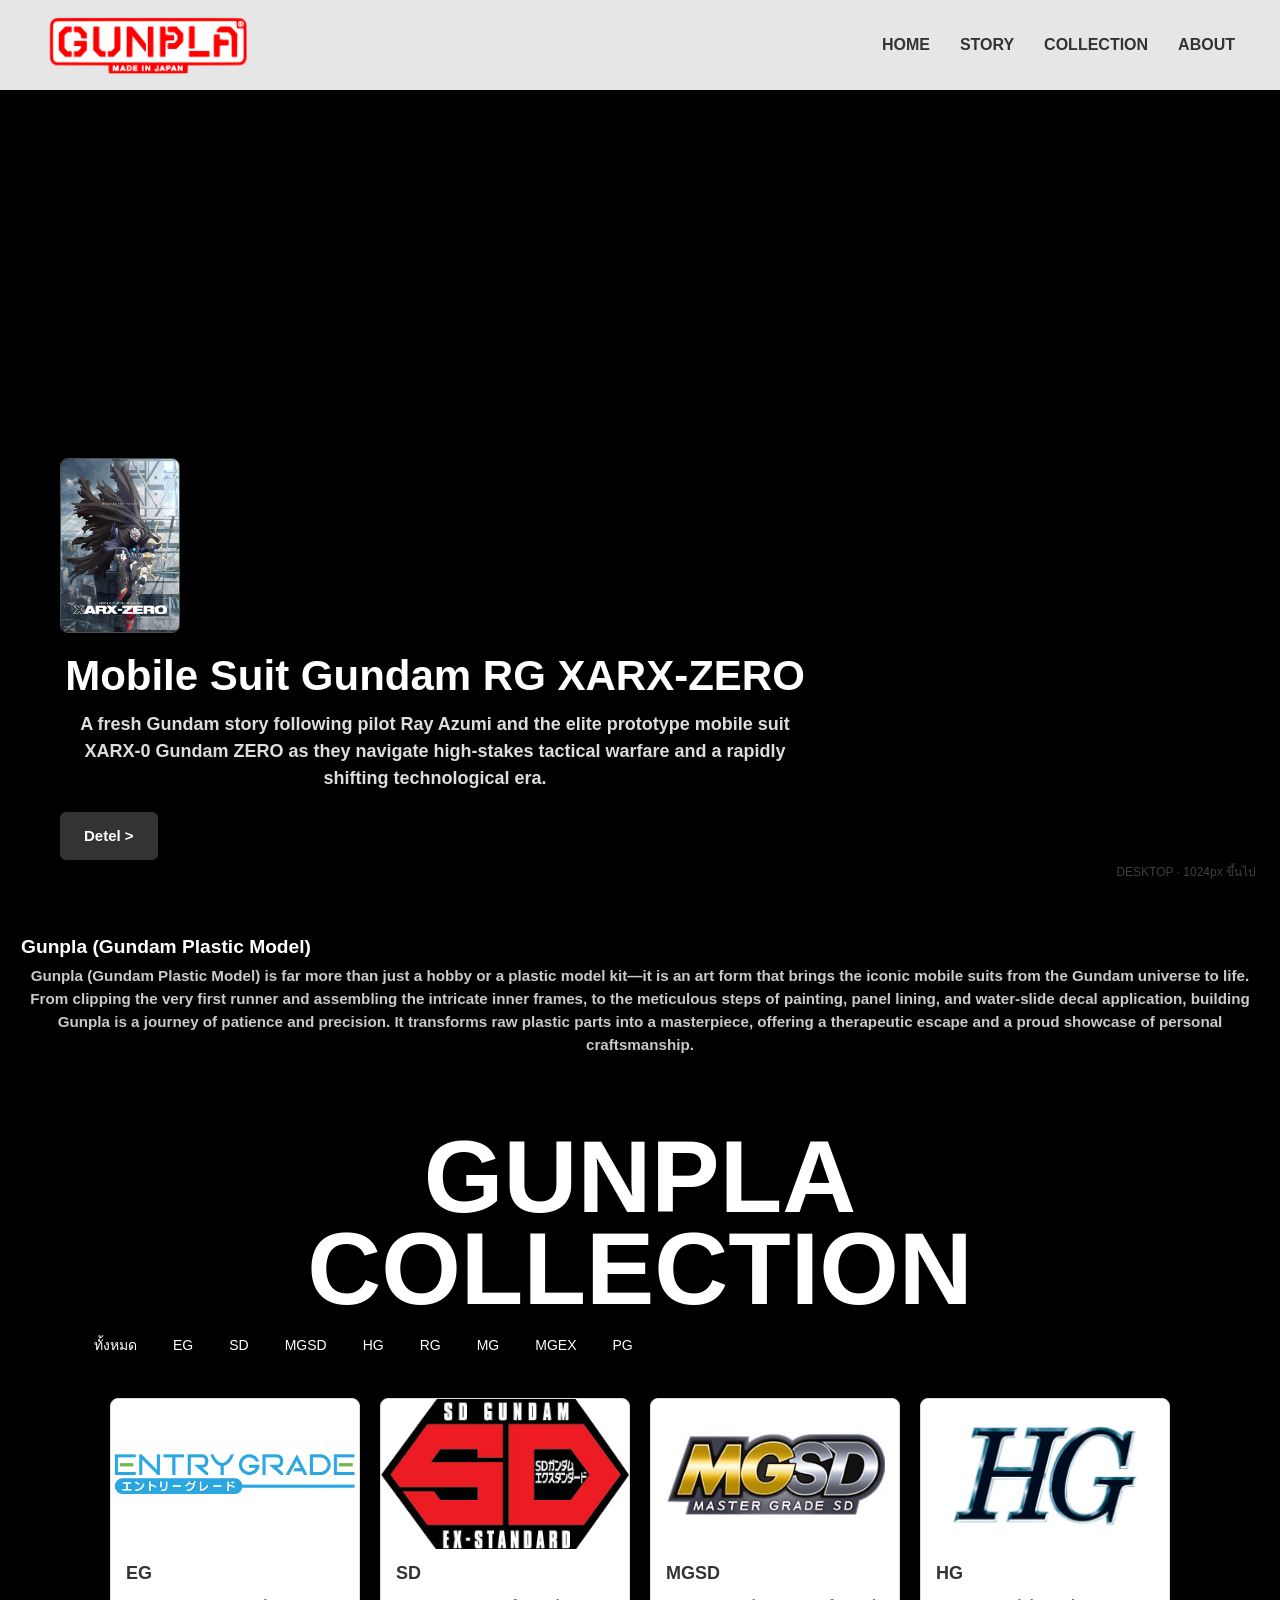
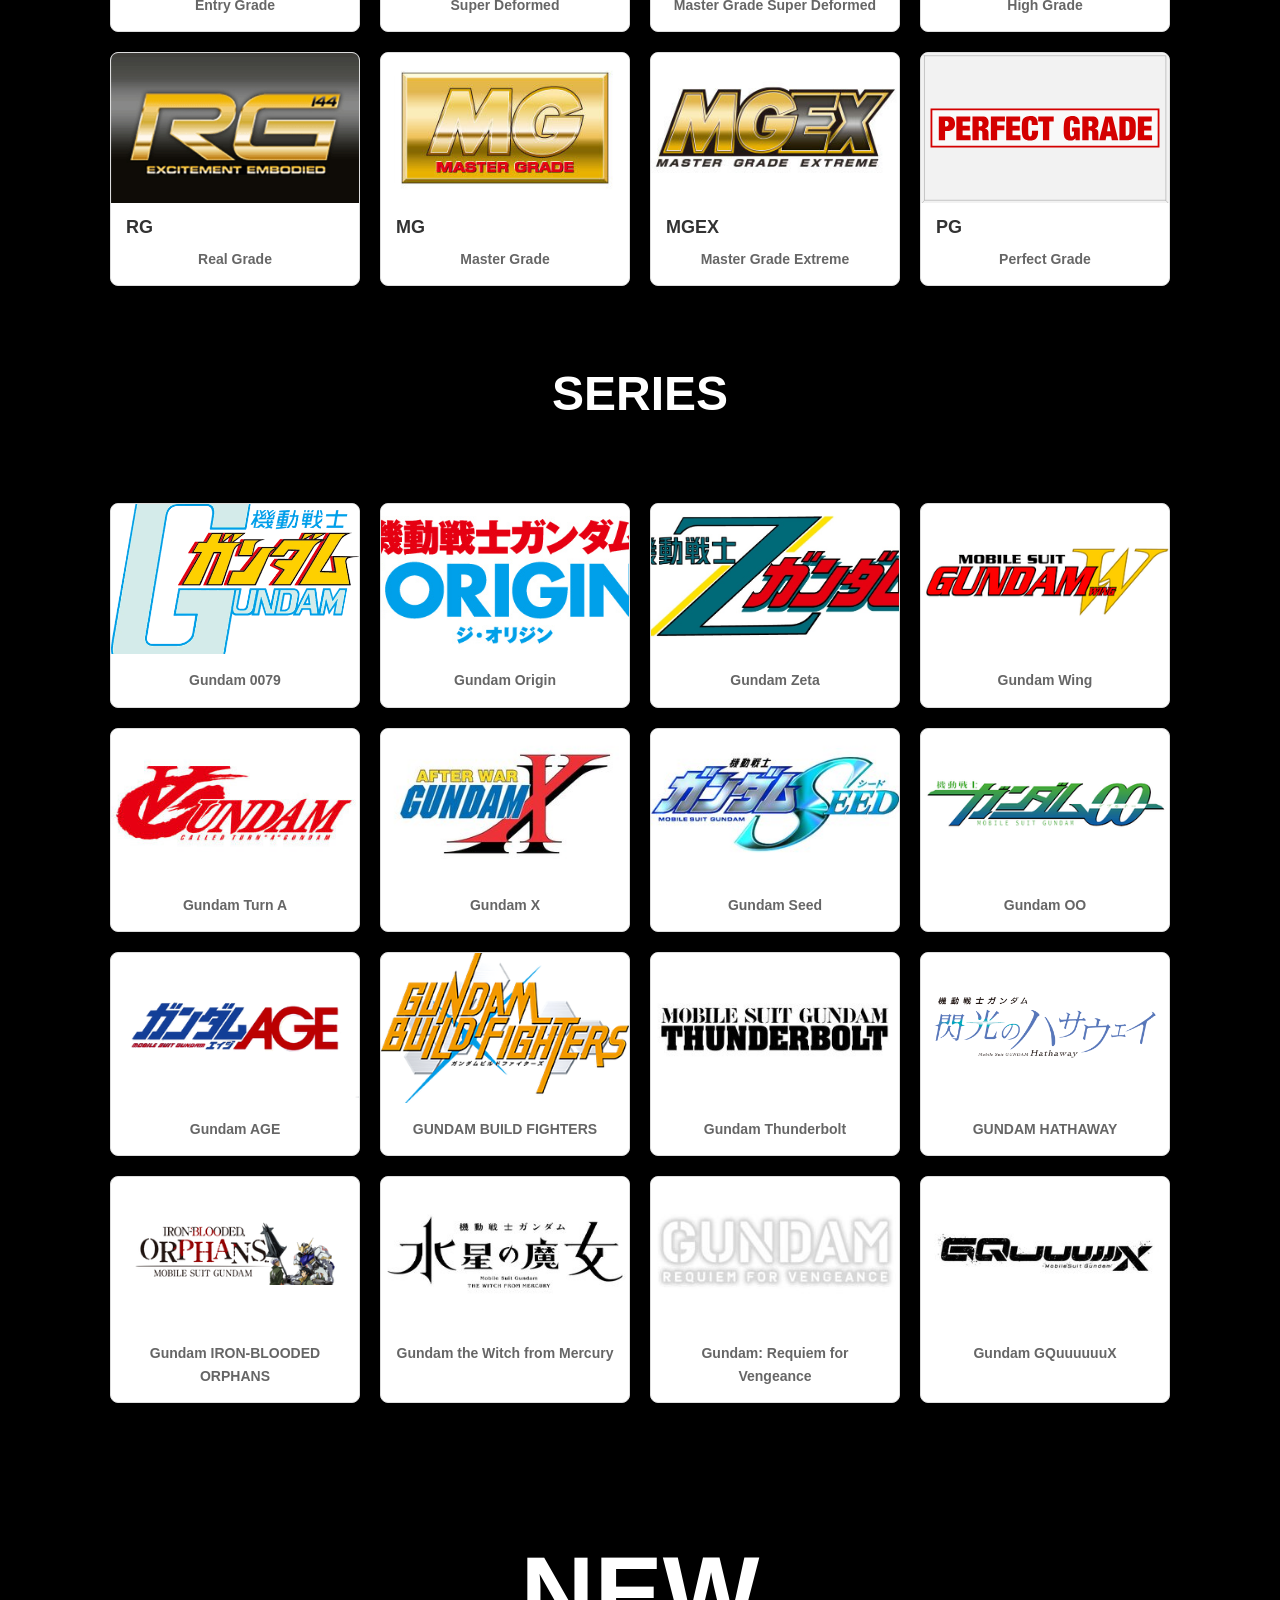
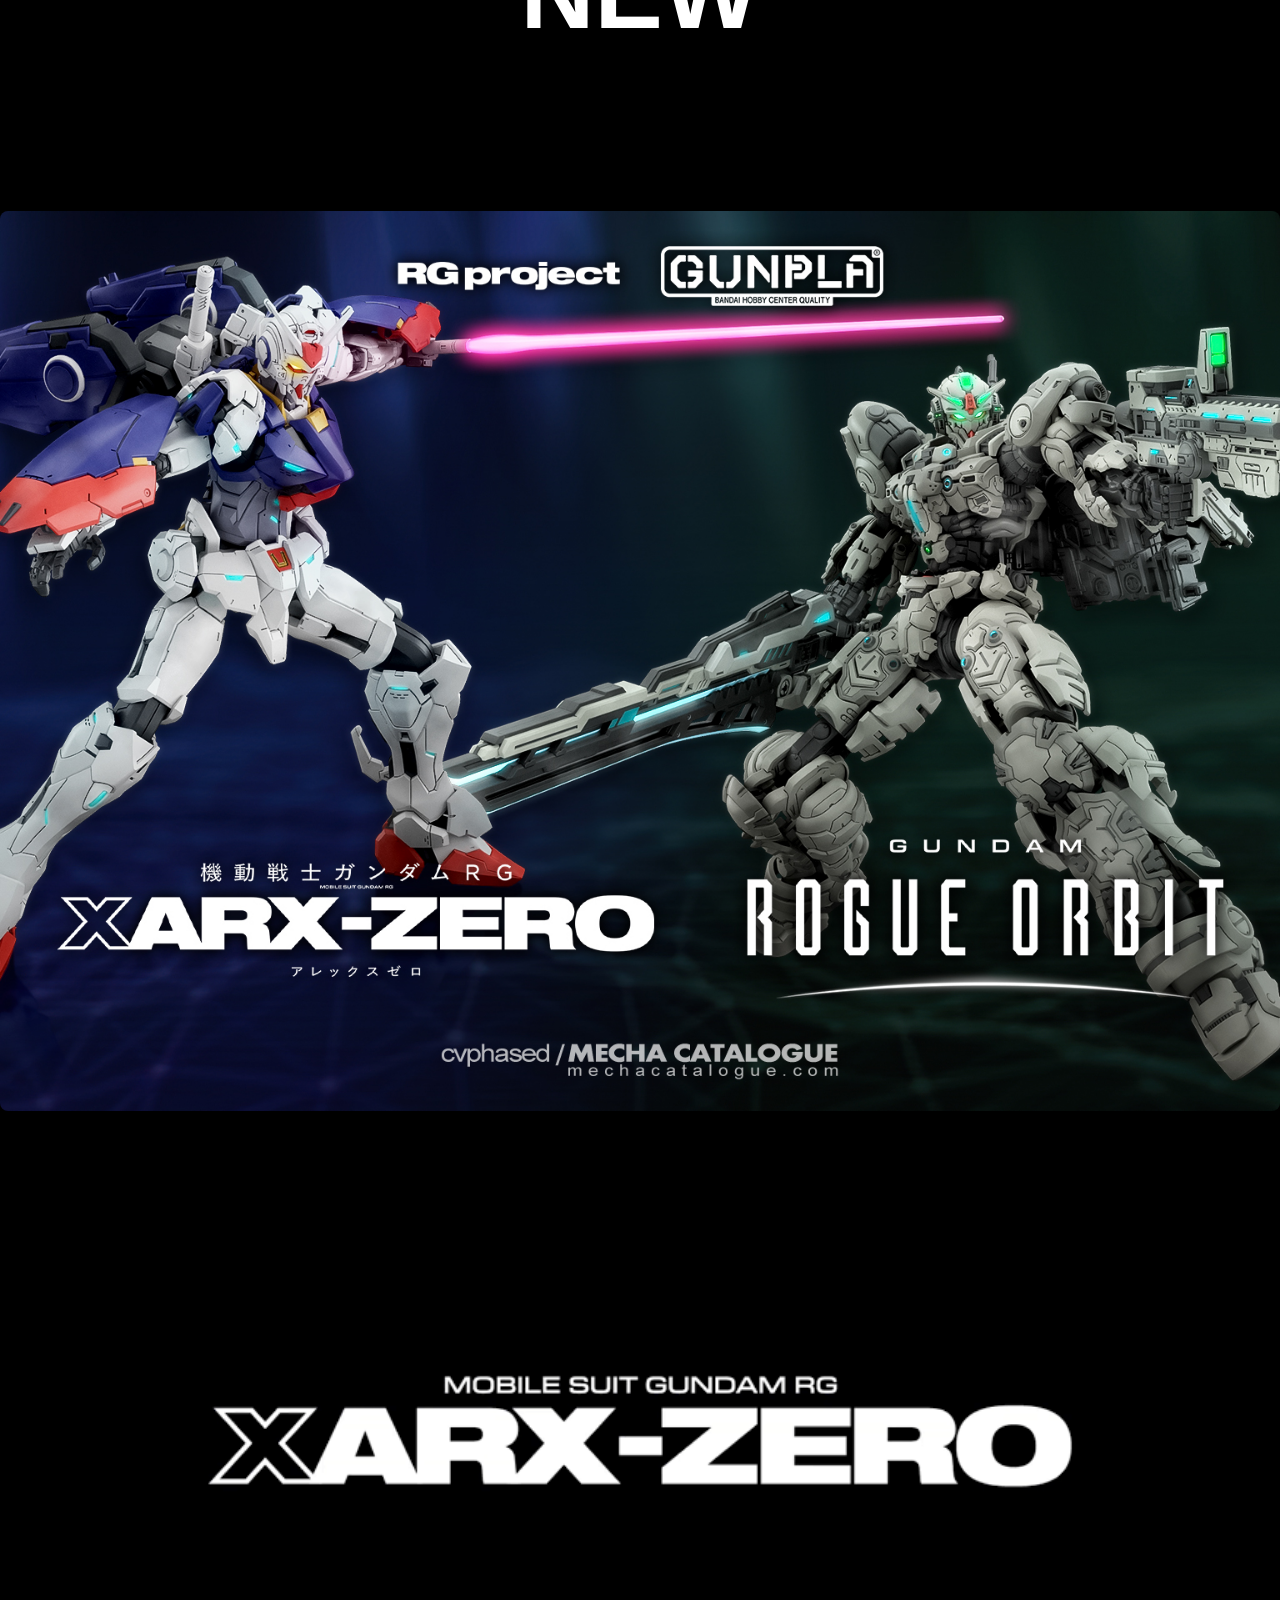
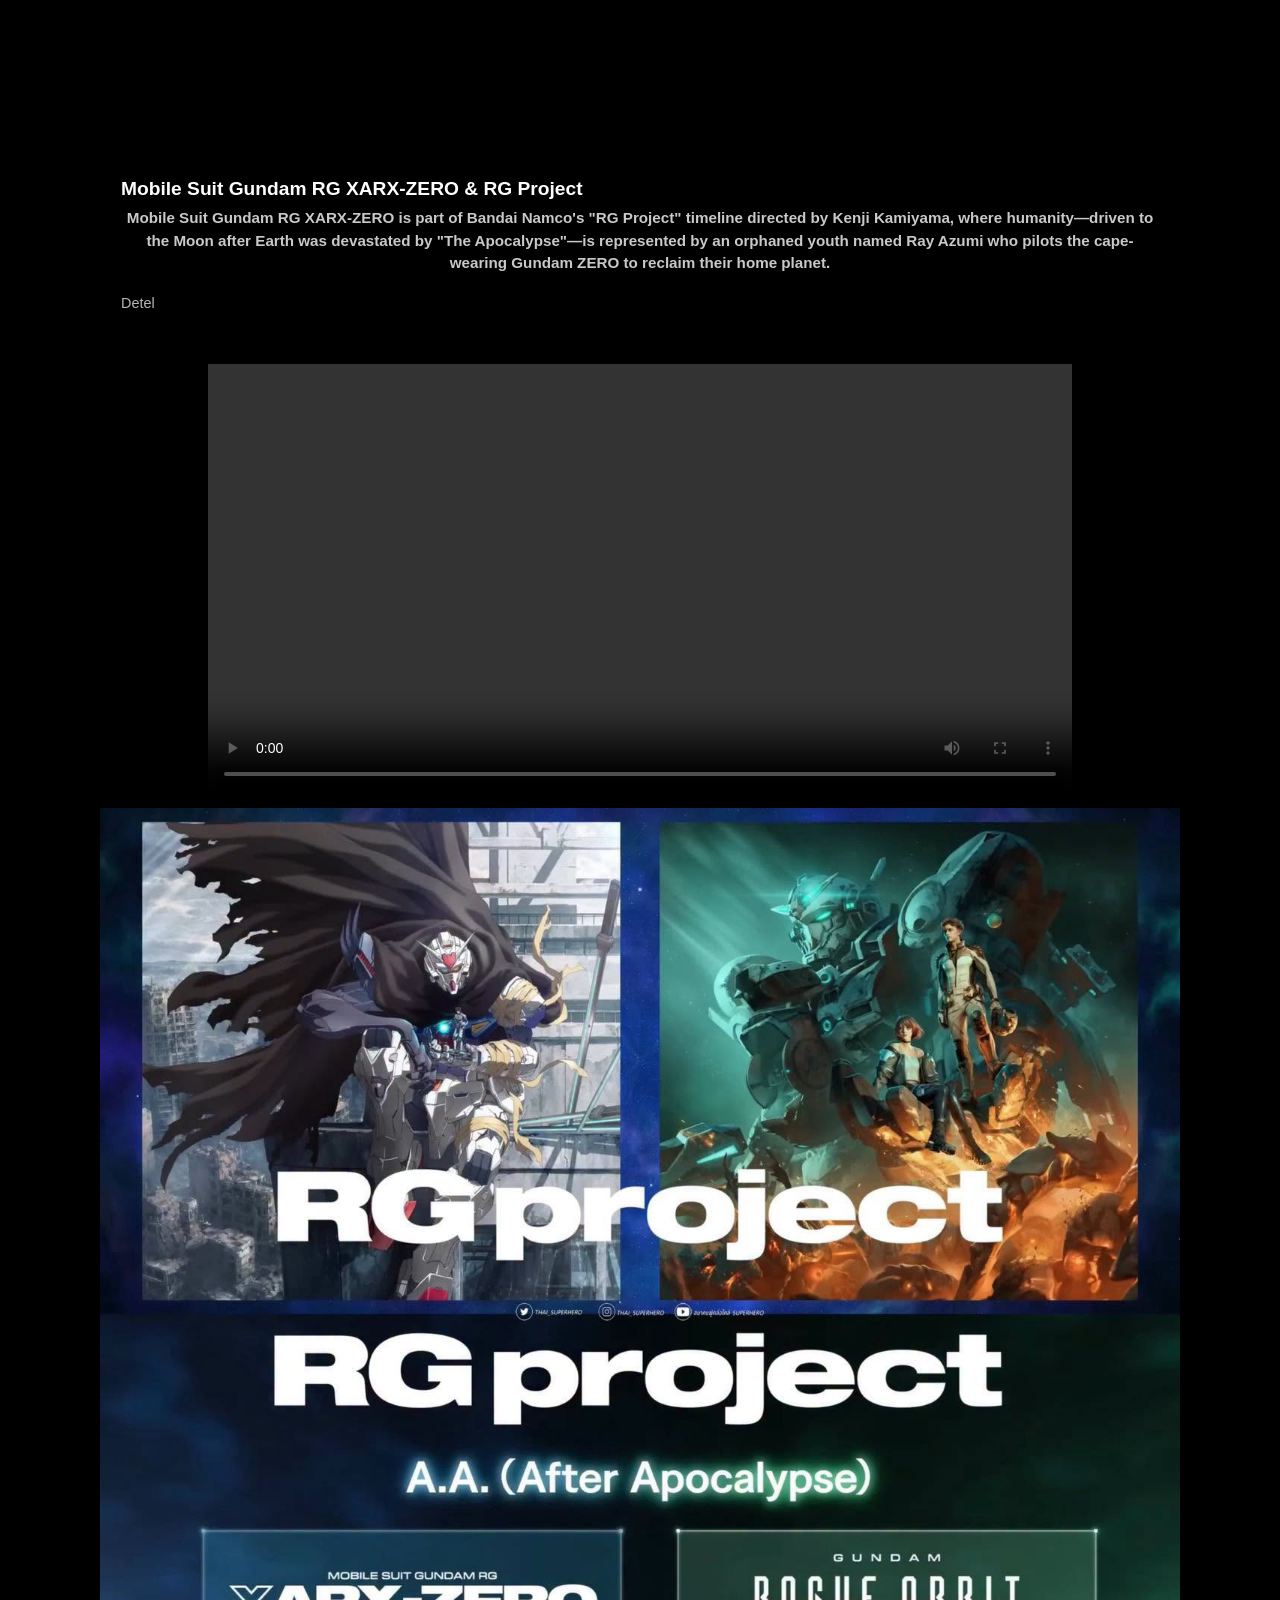
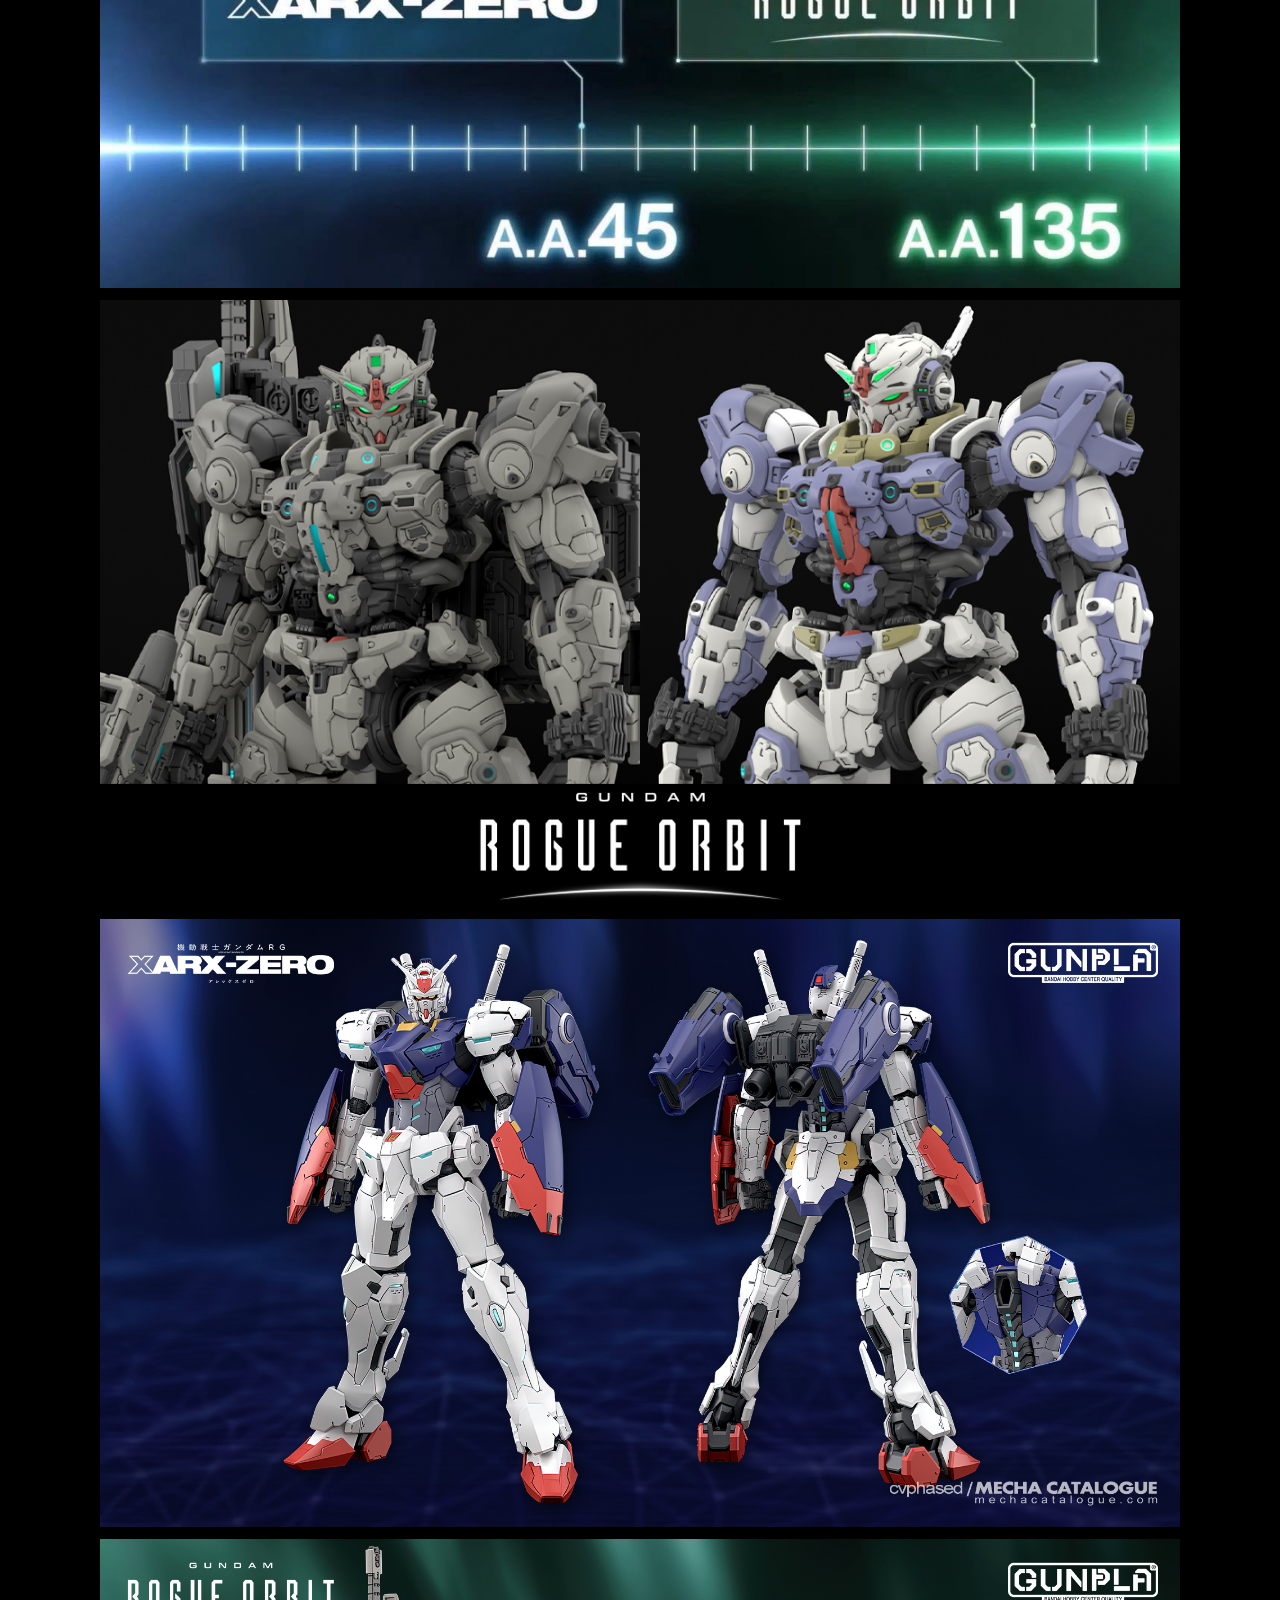
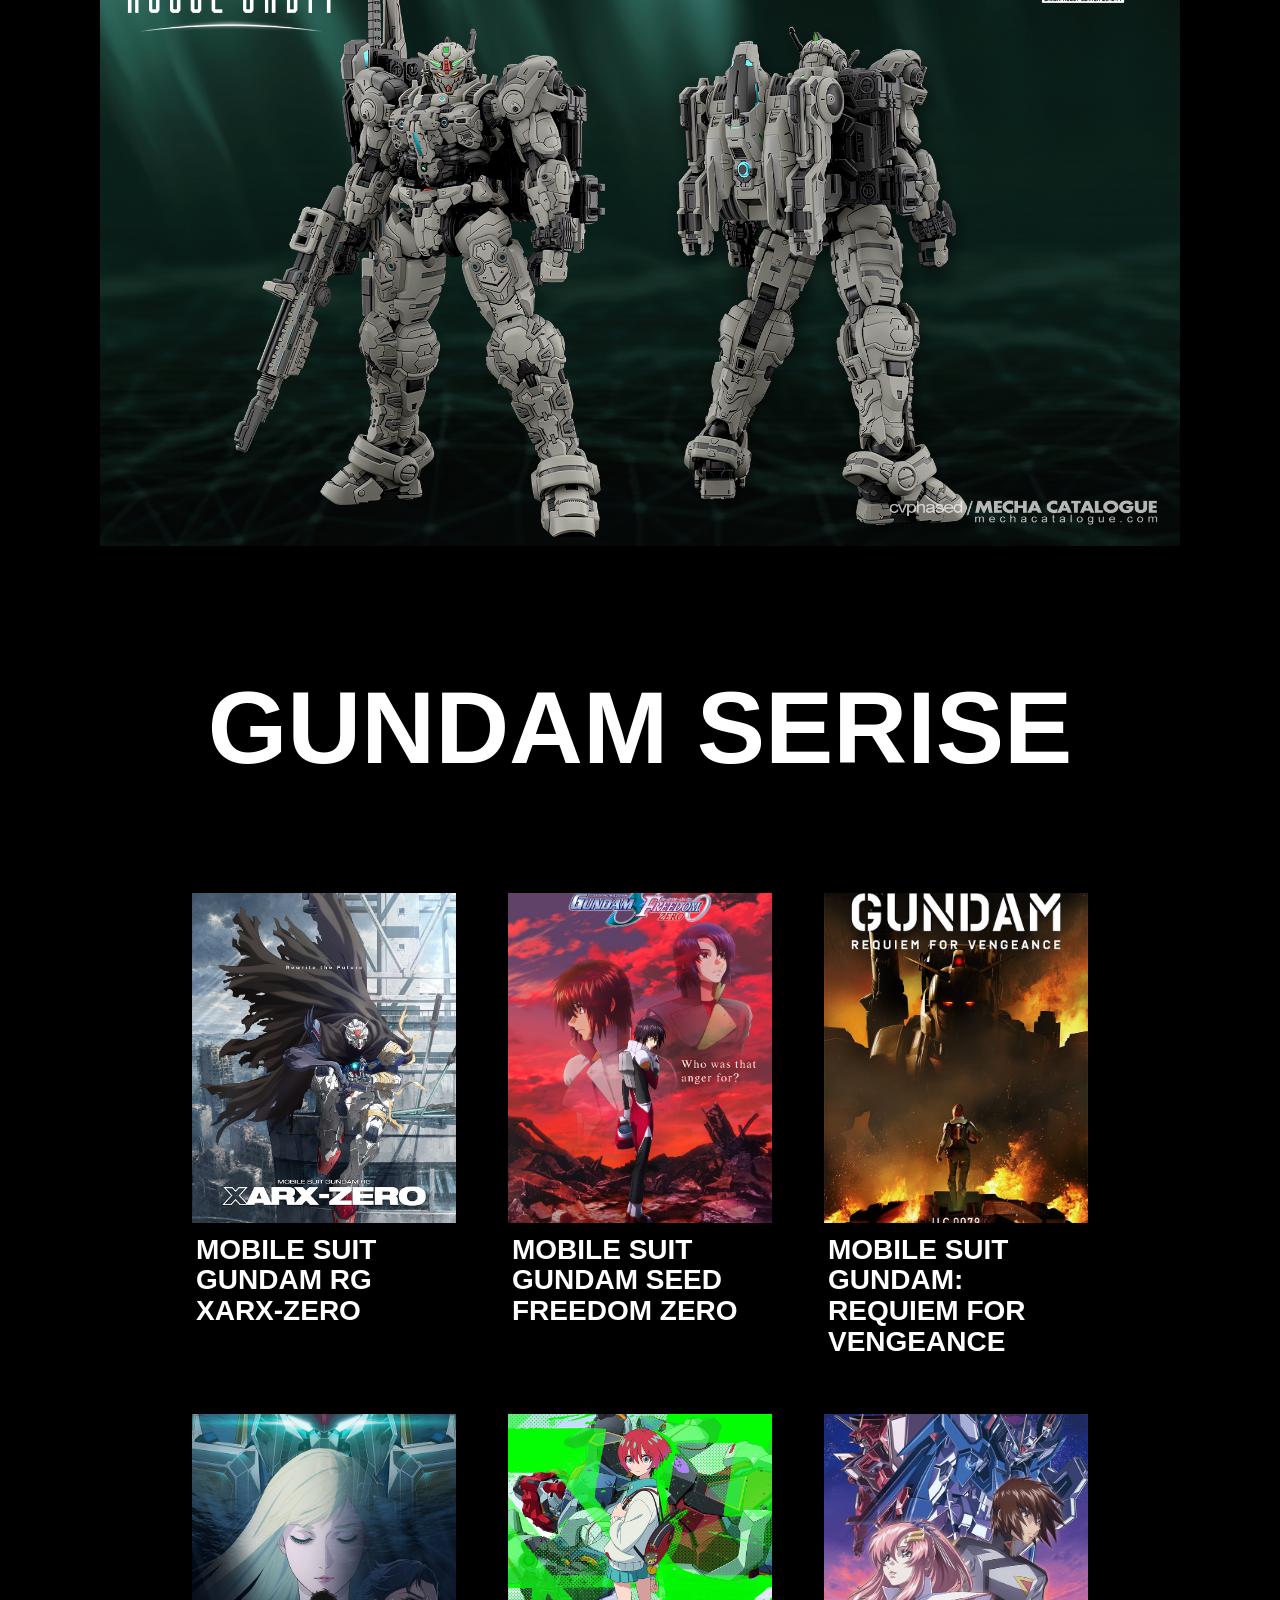
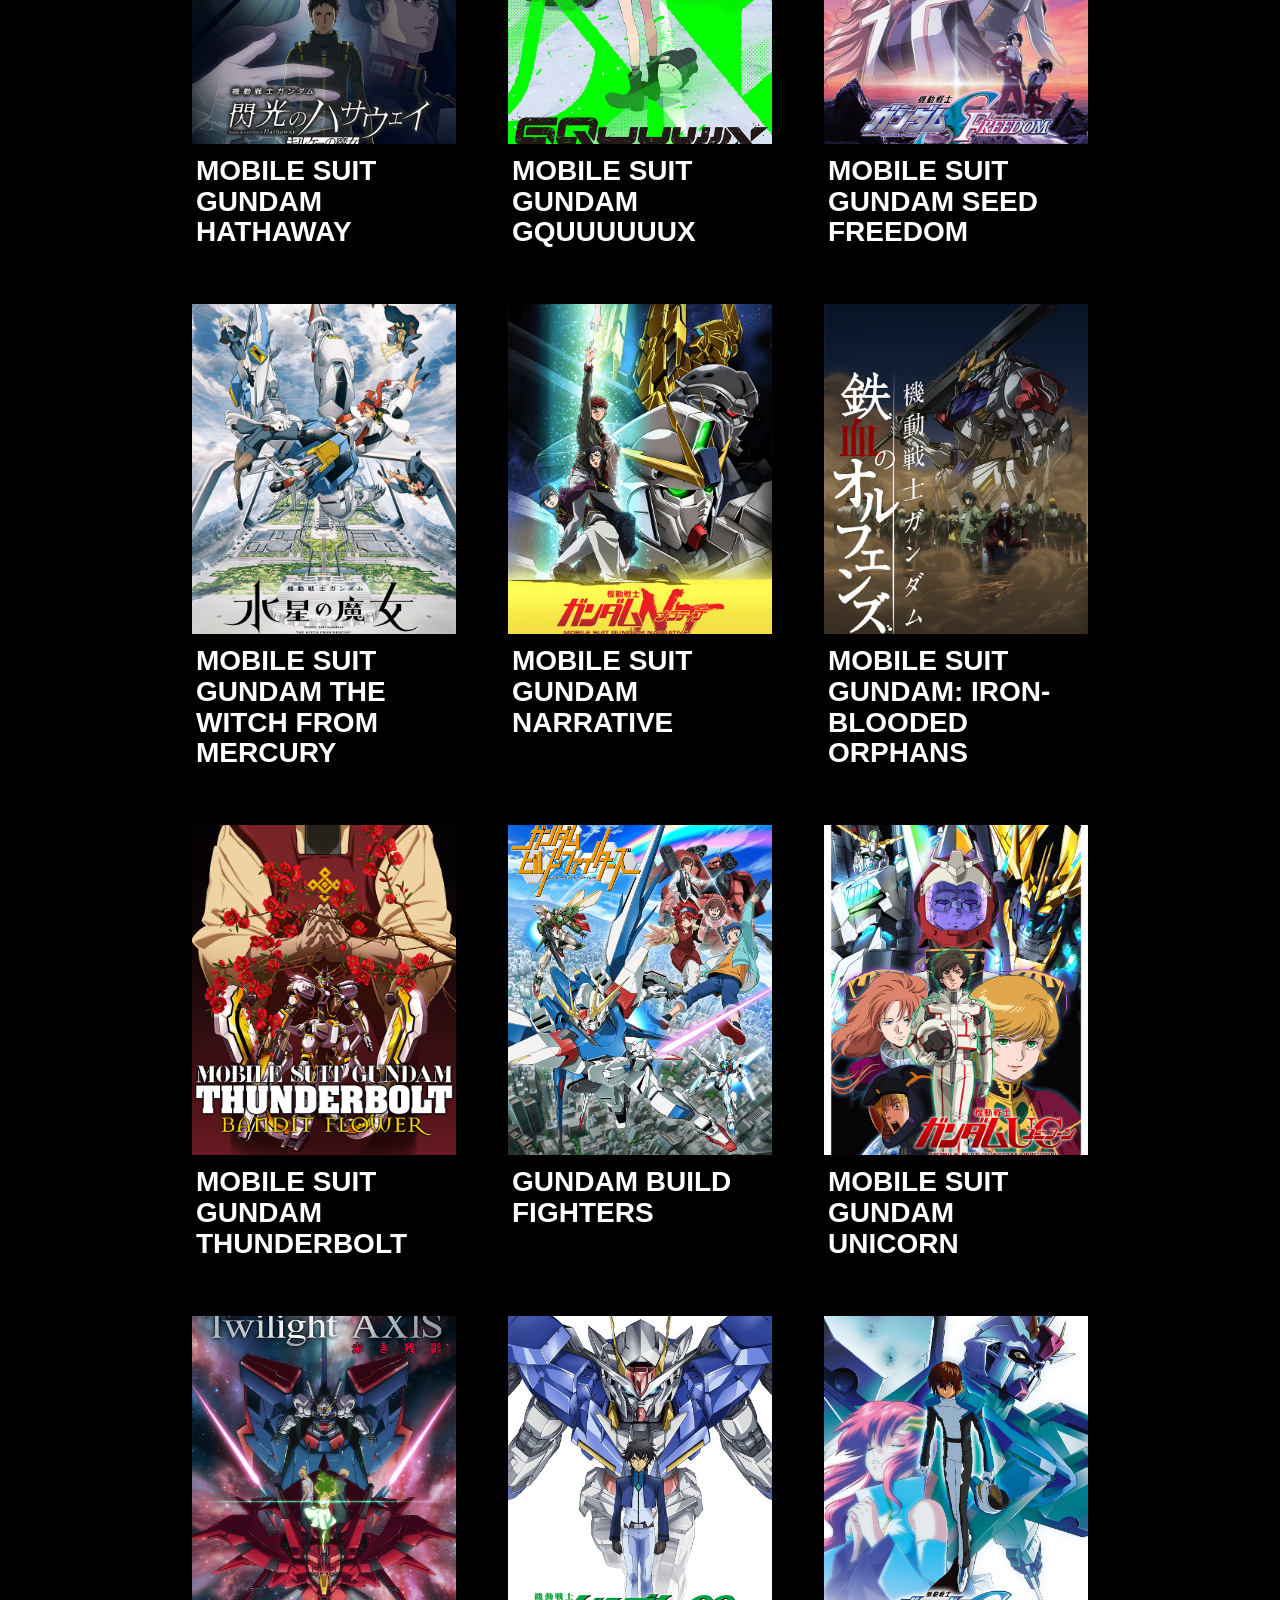
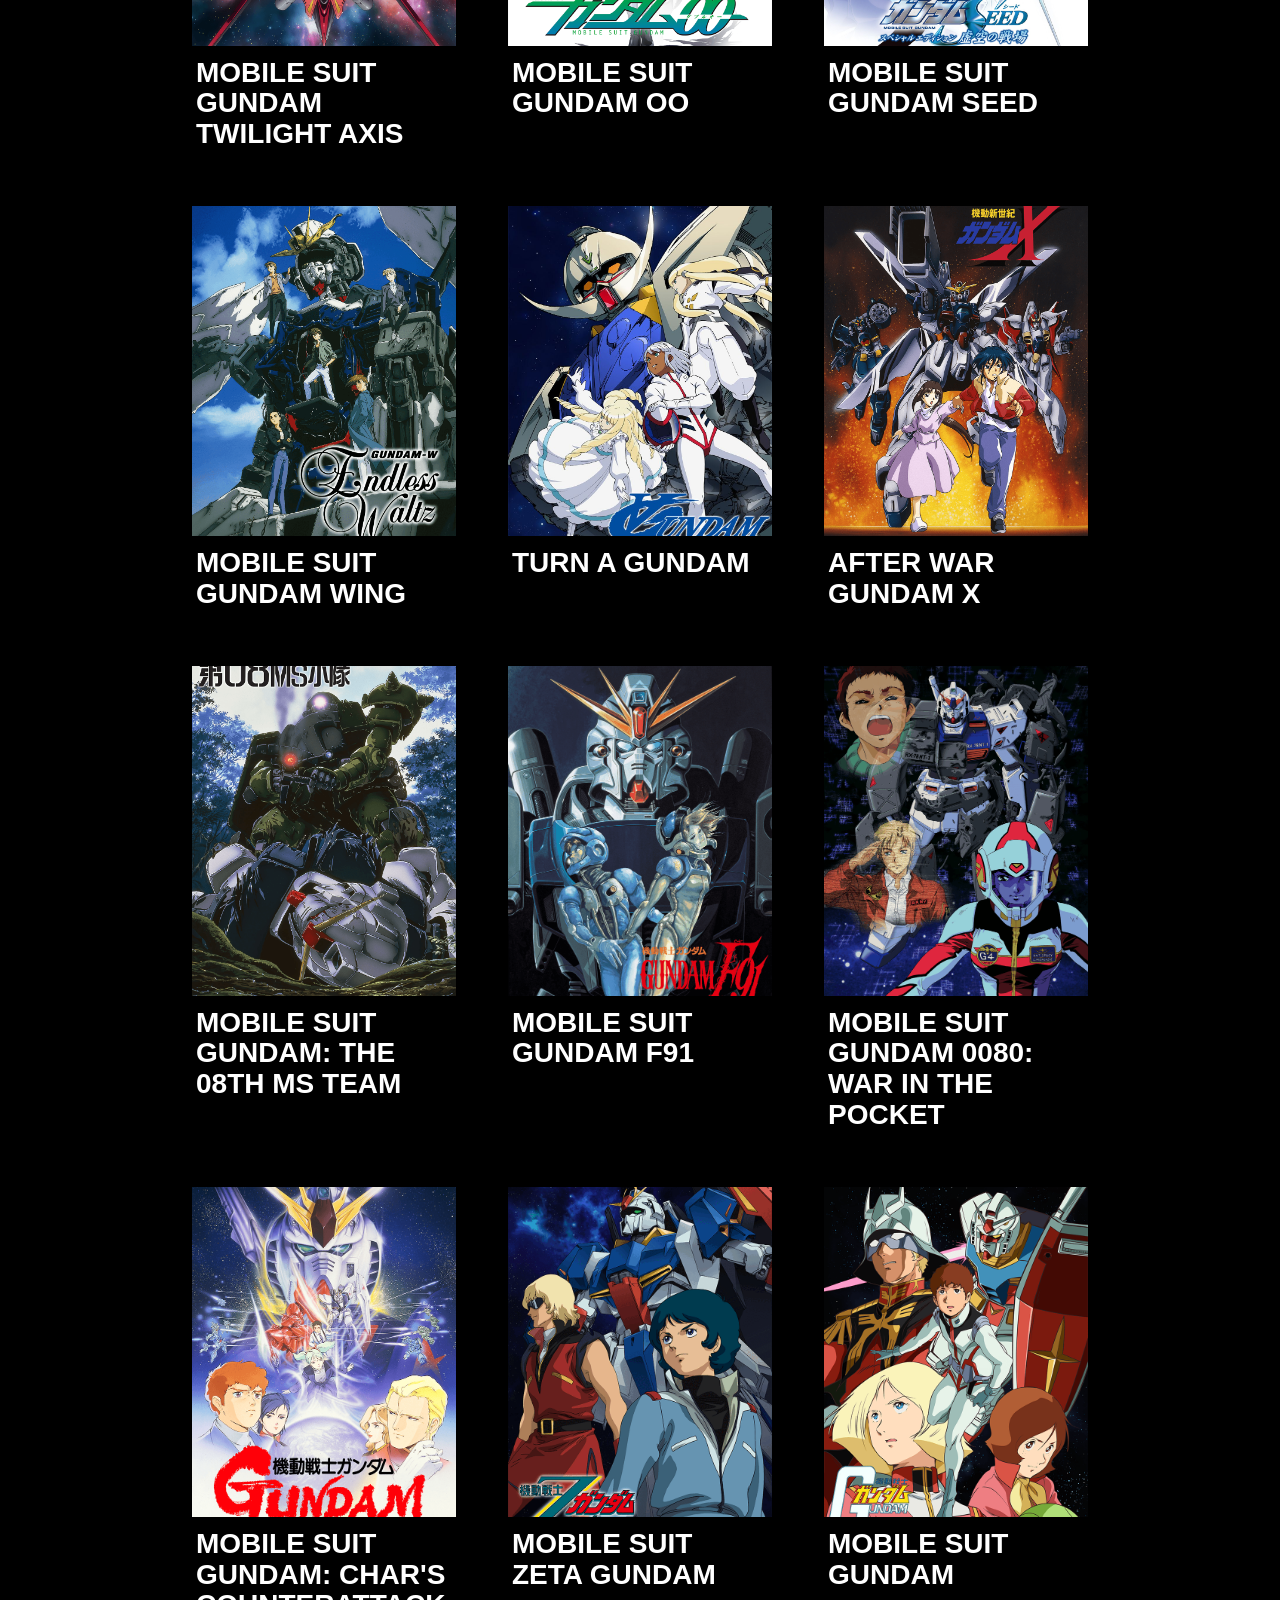
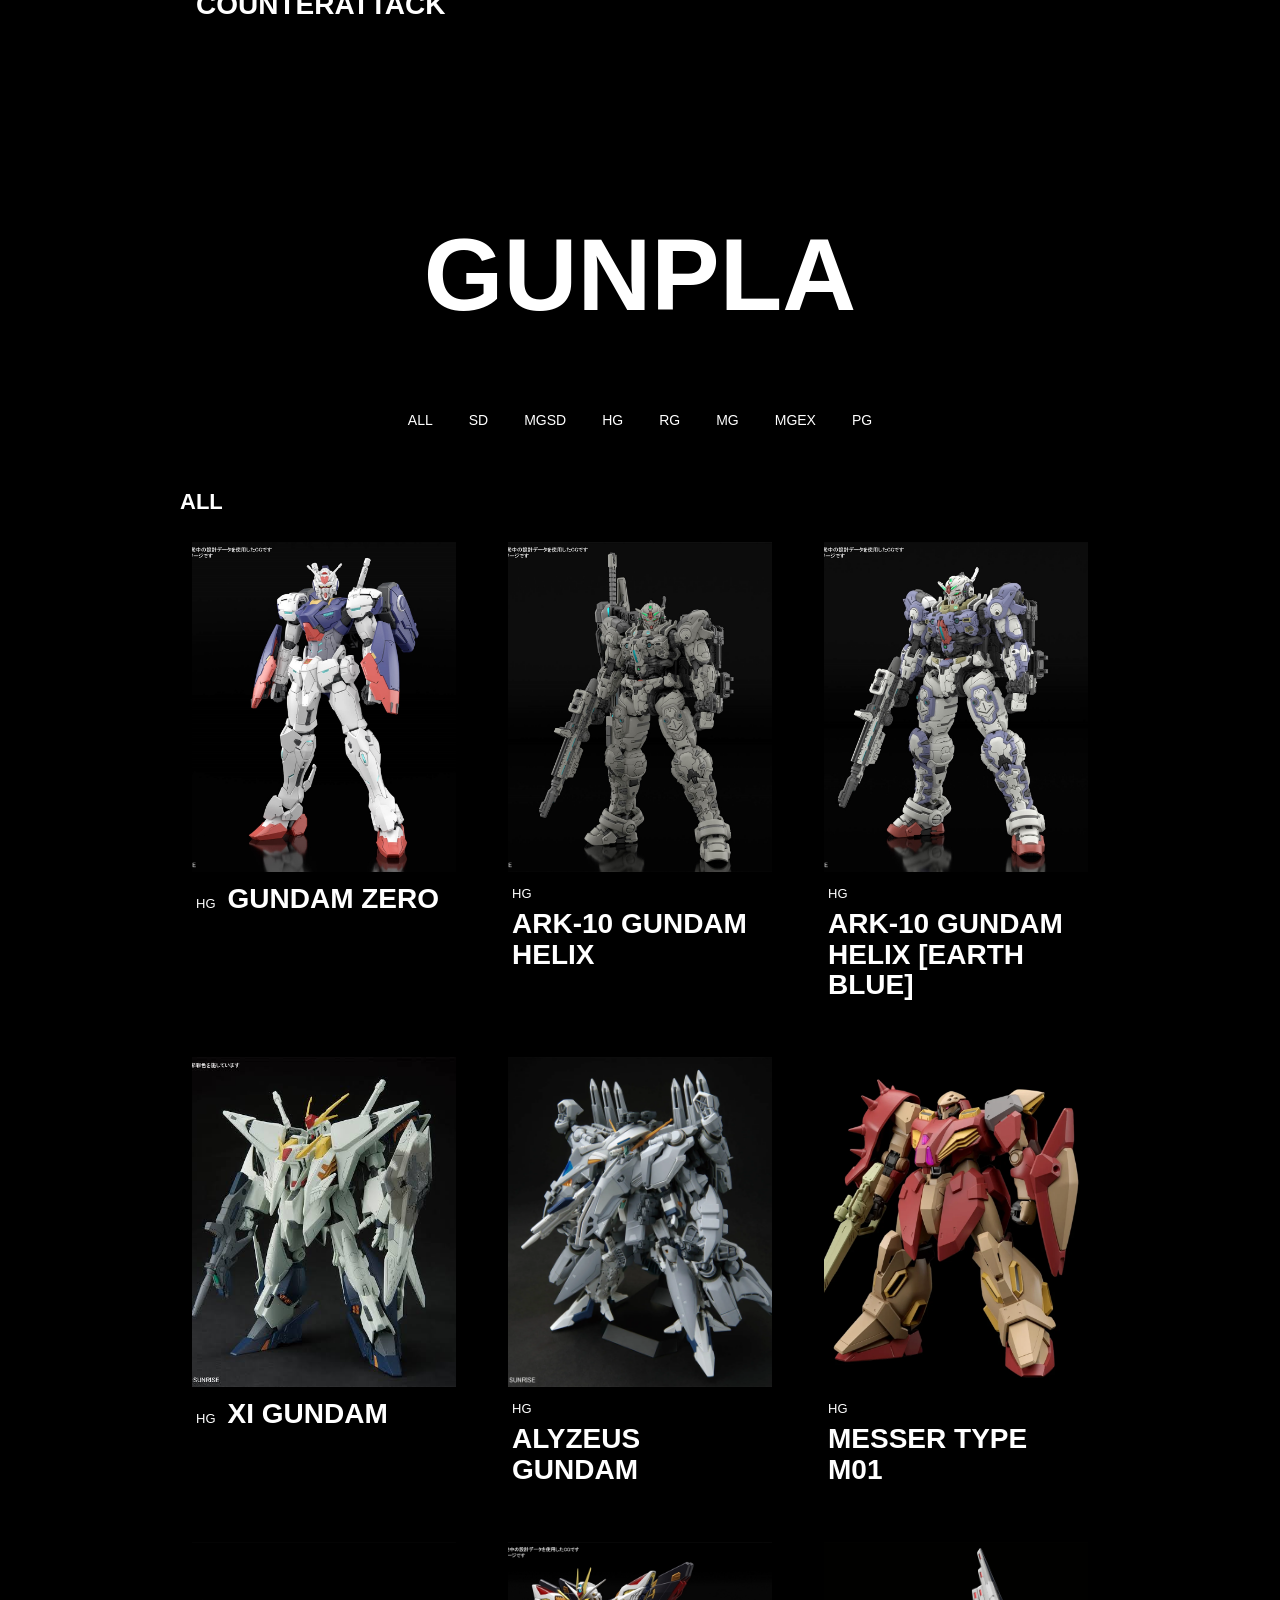
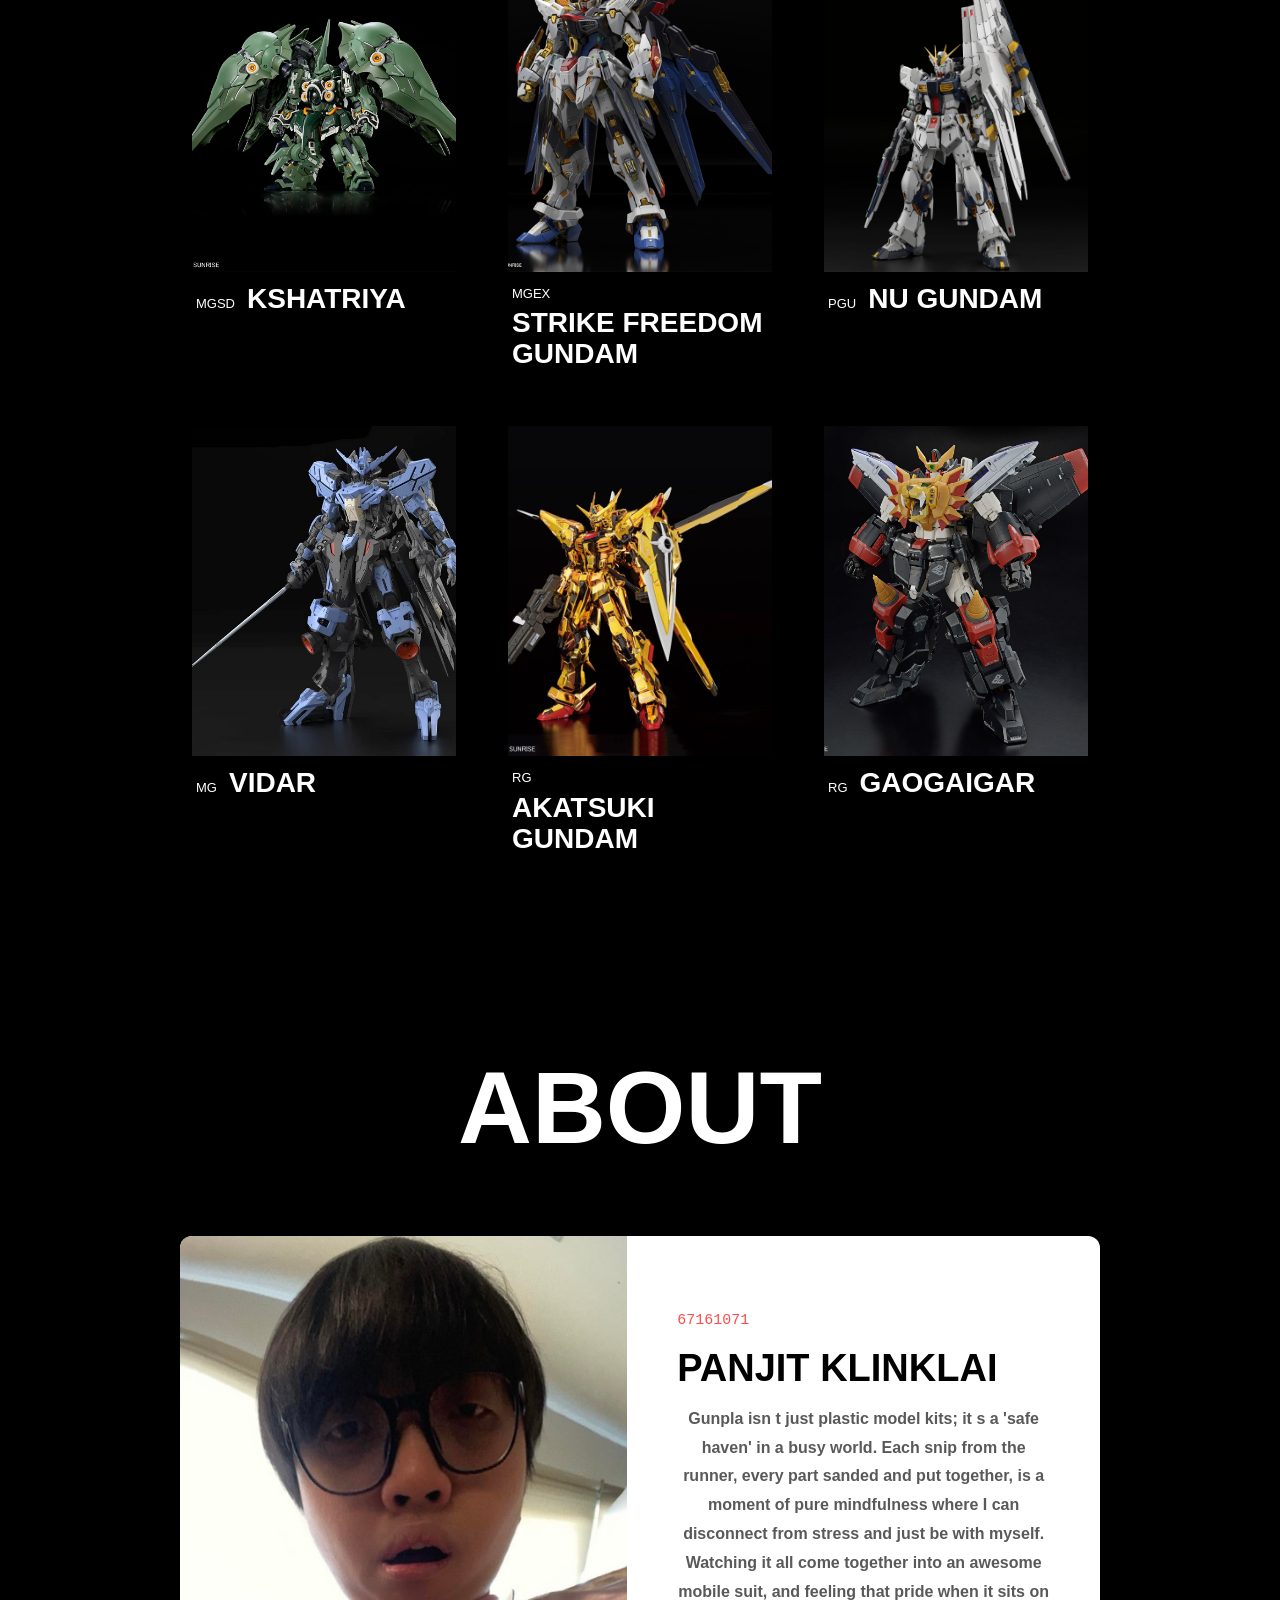
==== commit 08c7fb8c: "s" ====
--- a/index.html
+++ b/index.html
@@ -132,17 +132,19 @@
     </div>
 </div>
 
-
-
-
-
-   
 </div>
-
-  
+<div class="rgxpcard">
+  <h3>Gunpla (Gundam Plastic Model)</h3>
+  <p>Gunpla (Gundam Plastic Model) is far more than just a hobby or a plastic model kit—it is an art form that brings the iconic mobile suits from the Gundam universe to life.
+
+From clipping the very first runner and assembling the intricate inner frames, to the meticulous steps of painting, panel lining, and water-slide decal application, building Gunpla is a journey of patience and precision. It transforms raw plastic parts into a masterpiece, offering a therapeutic escape and a proud showcase of personal craftsmanship.</p>
+
+</div>
+
+
     
     <main>
-  <!-- ===== บทนำของหน้า ===== -->
+      <!-- ===== บทนำของหน้า ===== -->
   <section class="intro">
     <h1>GUNPLA COLLECTION</h1>
     <ul class="filters">
@@ -369,6 +371,14 @@
         src="New folder/XARXZERO.png"
         style="width: 100%; height: auto; display: block"
       />
+      <div class="rgxpcard">
+  <h3>Mobile Suit Gundam RG XARX-ZERO & RG Project</h3>
+  <p>Mobile Suit Gundam RG XARX-ZERO is part of Bandai Namco's "RG Project" 
+    timeline directed by Kenji Kamiyama, where humanity—driven to the Moon 
+    after Earth was devastated by "The Apocalypse"—is represented by an orphaned 
+    youth named Ray Azumi who pilots the cape-wearing Gundam ZERO to reclaim their home planet.</p>
+  <a href="#" class="rgxpcard-btn">Detel</a>
+</div>
       <video autoplay loop controls style="width: 80%; height: auto; display: block; margin: 0 auto;">
   <source src="video/rgpv.mp4" type="video/mp4">
   เบราว์เซอร์ของคุณไม่รองรับแท็กวิดีโอ
@@ -708,25 +718,34 @@
       pride when it sits on my desk, is truly healing—plus, it's a blank canvas for my own creativity.</p>
   </div>
 </div>
-   <p class="rgp">LOVE YOU 3000</p>
-
-<img
-        src="poster/ab1.jpg"
-        style="width: 100%; height: auto; display: block"
-      />
-
- <img
-        src="poster/ab2.jpg"
-        style="width: 100%; height: auto; display: block"
-      />
- <img
-        src="poster/ab3.jpg"
-        style="width: 100%; height: auto; display: block"
-      />   
-  <img
-        src="poster/ab4.jpg"
-        style="width: 100%; height: auto; display: block"
-      />
+  
+
+<div class="abgpcard-container">
+  <div class="abgpcard">
+    <div class="abgpcard-image">
+      <img src="poster/ab1.jpg" alt="Gunpla 1">
+    </div>
+  </div>
+  <div class="abgpcard">
+    <div class="abgpcard-image">
+      <img src="poster/ab2.jpg" alt="Gunpla 2">
+    </div>
+  </div>
+
+  <!-- การ์ดที่ 3 -->
+  <div class="abgpcard">
+    <div class="abgpcard-image">
+      <img src="poster/ab3.jpg" alt="Gunpla 3">
+    </div>
+  </div>
+
+  <!-- การ์ดที่ 4 -->
+  <div class="abgpcard">
+    <div class="abgpcard-image">
+      <img src="poster/ab4.jpg" alt="Gunpla 4">
+    </div>
+  </div>
+</div>
 
     <img
         src="New folder/story02.jpg"
@@ -745,7 +764,7 @@
       
 
     <script>
-    // 📌 ข้อมูลสไลด์ทั้งหมด (คุณสามารถเปลี่ยนชื่อรูป หัวข้อ และเนื้อหาตรงนี้ได้เลย)
+   
     const slides = [
         {
             poster: "poster/RG.png",
@@ -754,13 +773,13 @@
            
         },
         {
-            poster: "poster/seedfz.png", // เปลี่ยนชื่อรูปที่ 2 ตามต้องการ
+            poster: "poster/seedfz.png", 
             title: "Mobile Suit Gundam: Seed freedom Zero",
             desc: "Set in C.E. 74, the legendary Strike Freedom Gundam is suddenly stolen by mysterious culprits. Shinn Asuka and his comrades are forced back into battle to track down the stolen machine and prevent a new global crisis.",
             
         },
         {
-            poster: "poster/hathaway_ii_kv.png", // เปลี่ยนชื่อรูปที่ 3 ตามต้องการ
+            poster: "poster/hathaway_ii_kv.png", 
             title: "Mobile Suit Gundam Hathaway",
             desc: "In U.C. 0105, Hathaway Noa continues his underground resistance against the Earth Federation as Mafty. As his rival Kenneth Sleg closes in and his complicated bond with Gigi Andalucia deepens, the stage is set for a massive clash between the Xi Gundam and Federation forces.",
             
@@ -769,13 +788,12 @@
 
     let currentIndex = 0;
 
-    // ฟังก์ชันสั่งเปลี่ยนข้อมูลทุกๆ 20 วินาที
+   
     setInterval(() => {
-        // ขยับไปสไลด์ถัดไป (ถ้าหมดลูปแล้วจะกลับมาเริ่มที่รูปแรกใหม่)
+       
         currentIndex = (currentIndex + 1) % slides.length;
         const currentSlide = slides[currentIndex];
 
-        // สั่งเปลี่ยนค่าใน HTML ตาม ID ที่คุณตั้งไว้
         document.getElementById('slide-poster').src = currentSlide.poster;
         document.getElementById('slide-title').textContent = currentSlide.title;
         document.getElementById('slide-desc').textContent = currentSlide.desc;
--- a/CSS/styleMIDGP.css
+++ b/CSS/styleMIDGP.css
@@ -352,7 +352,7 @@
   }
 
   .site-header {
-    flex-direction: row;               /* เมนูมาอยู่แถวเดียวกับโลโก้ */
+    flex-direction: row;               
     justify-content: space-between;
     align-items: center;
     padding: 16px 40px;
@@ -366,11 +366,11 @@
   }
 
   .grid {
-    grid-template-columns: 1fr 1fr;    /* 2 คอลัมน์ */
+    grid-template-columns: 1fr 1fr;    
   }
 
   .featured {
-    grid-template-columns: 1fr 1fr;    /* รูปซ้าย ข้อความขวา */
+    grid-template-columns: 1fr 1fr;   
   }
 
   .site-footer {
@@ -387,7 +387,7 @@
   }
 
   .grid {
-    grid-template-columns: repeat(3, 1fr);   /* 3 คอลัมน์ */
+    grid-template-columns: repeat(3, 1fr);  
     gap: 28px;
   }
 
@@ -520,7 +520,7 @@
   line-height: 1.8;
 }
 
-/* Responsive สำหรับมือถือ */
+
 @media (max-width: 768px) {
   .abcard {
     flex-direction: column;
@@ -536,7 +536,7 @@
 }
 
 
-/* จัดกล่องหลักให้เป็น Relative และเต็มจอ */
+
 .hero-section {
     position: relative;
     width: 100%;
@@ -546,7 +546,6 @@
     font-family: sans-serif;
 }
 
-/* วิดีโอพื้นหลังเต็มจอ */
 .hero-section video {
     position: absolute;
     top: 50%;
@@ -560,7 +559,7 @@
     object-fit: cover;
 }
 
-/* เงาดำไล่ระดับด้านล่าง */
+
 .hero-overlay {
     position: absolute;
     top: 0;
@@ -571,7 +570,7 @@
     z-index: 2;
 }
 
-/* ตำแหน่งข้อความ + รูปภาพ (มุมซ้ายล่าง) */
+
 .hero-content {
         position: absolute;
         bottom: 40px;
@@ -579,16 +578,15 @@
         display: flex;
         flex-direction: column;
         align-items: flex-start;
-        gap: 20px; /* เพิ่มห่างระหว่างรูปกับข้อความนิดหน่อย */
+        gap: 20px; 
         color: white;
-        max-width: 750px; /* ขยายความกว้างกล่องข้อความให้รองรับตัวหนังสือใหญ่ขึ้น */
+        max-width: 750px; 
         z-index: 3;
     }
 
-    /* 📌 ปรับขนาดรูปโปสเตอร์ให้ใหญ่ขึ้น */
     .hero-poster {
-        width: 120px;   /* จากเดิม 80px */
-        height: 175px;  /* จากเดิม 115px */
+        width: 120px;   
+        height: 175px;  
         object-fit: cover;
         border-radius: 8px;
         box-shadow: 0 6px 15px rgba(0,0,0,0.6);
@@ -596,18 +594,18 @@
         transition: opacity 0.5s ease;
     }
 
-    /* 📌 ปรับขนาดหัวข้อ (h1) ให้ใหญ่ขึ้น */
+    
     .hero-text h1 {
-        font-size: 42px; /* จากเดิม 28px (ใหญ่และเด่นขึ้นมาก) */
+        font-size: 42px; 
         font-weight: bold;
         margin: 0 0 12px 0;
-        text-shadow: 2px 2px 4px rgba(0,0,0,0.6); /* เพิ่มเงาให้อ่านง่าย */
+        text-shadow: 2px 2px 4px rgba(0,0,0,0.6); 
         transition: opacity 0.5s ease;
     }
 
-    /* 📌 ปรับขนาดรายละเอียด (p) ให้ใหญ่ขึ้น */
+    
     .hero-text p {
-        font-size: 18px; /* จากเดิม 14px */
+        font-size: 18px; 
         color: #ddd;
         margin: 0 0 20px 0;
         line-height: 1.5;
@@ -615,16 +613,16 @@
         transition: opacity 0.5s ease;
     }
 
-    /* 📌 ปรับขนาดปุ่มให้ใหญ่ขึ้นตาม */
+
     .hero-btn {
         display: inline-flex;
         align-items: center;
         background: rgba(255, 255, 255, 0.2);
         color: white;
-        padding: 12px 24px; /* ขยายปุ่มให้ใหญ่ขึ้น */
+        padding: 12px 24px; 
         text-decoration: none;
         border-radius: 6px;
-        font-size: 15px; /* จากเดิม 13px */
+        font-size: 15px; 
         font-weight: bold;
         backdrop-filter: blur(5px);
         transition: background 0.3s;
@@ -632,3 +630,87 @@
     .hero-btn:hover {
         background: rgba(255, 255, 255, 0.35);
     }
+
+
+.abgpcard-container {
+  display: flex;
+  flex-direction: column;
+  gap: 20px;
+  max-width: 1000px;
+  margin: 0 auto;
+}
+
+
+.abgpcard {
+  display: flex;
+  background: #ffffff;
+  border-radius: 14px;
+  box-shadow: 0 4px 20px rgba(0, 0, 0, 0.06);
+  overflow: hidden;
+  transition: transform 0.3s ease, box-shadow 0.3s ease;
+  border: 1px solid #eaeaea;
+}
+
+.abgpcard:hover {
+  transform: translateY(-4px);
+  box-shadow: 0 8px 28px rgba(0, 0, 0, 0.1);
+}
+
+
+.abgpcard-image {
+  width: 100%;
+  height: 380px; 
+  overflow: hidden;
+  background: #f4f4f4;
+}
+
+.abgpcard-image img {
+  width: 100%;
+  height: 100%;
+  object-fit: cover; 
+  transition: transform 0.5s ease;
+}
+
+.abgpcard:hover .abgpcard-image img {
+  transform: scale(1.05); 
+}
+
+.rgxpcard {
+  background-color: #000000;
+  border: 1px solid #000000;
+  border-radius: 10px;
+  padding: 20px;
+  max-width: 100%;
+  box-shadow: 0 4px 6px rgba(0, 0, 0, 0.05);
+  margin: 15px 0; 
+  text-align: left; 
+}
+
+.rgxpcard h3 {
+  font-size: 1.2rem;
+  font-weight: 600;
+  color: #ffffff;
+  margin-top: 0;
+  margin-bottom: 8px;
+}
+
+.rgxpcard p {
+  font-size: 0.95rem;
+  color: #c9c9ca;
+  line-height: 1.5;
+  margin-top: 0;
+  margin-bottom: 15px;
+}
+
+.rgxpcard-btn {
+  display: inline-block;
+  font-size: 0.9rem;
+  font-weight: 500;
+  color: #b8b8b8;
+  text-decoration: none;
+}
+
+.rgxpcard-btn:hover {
+  text-decoration: underline;
+}
+
